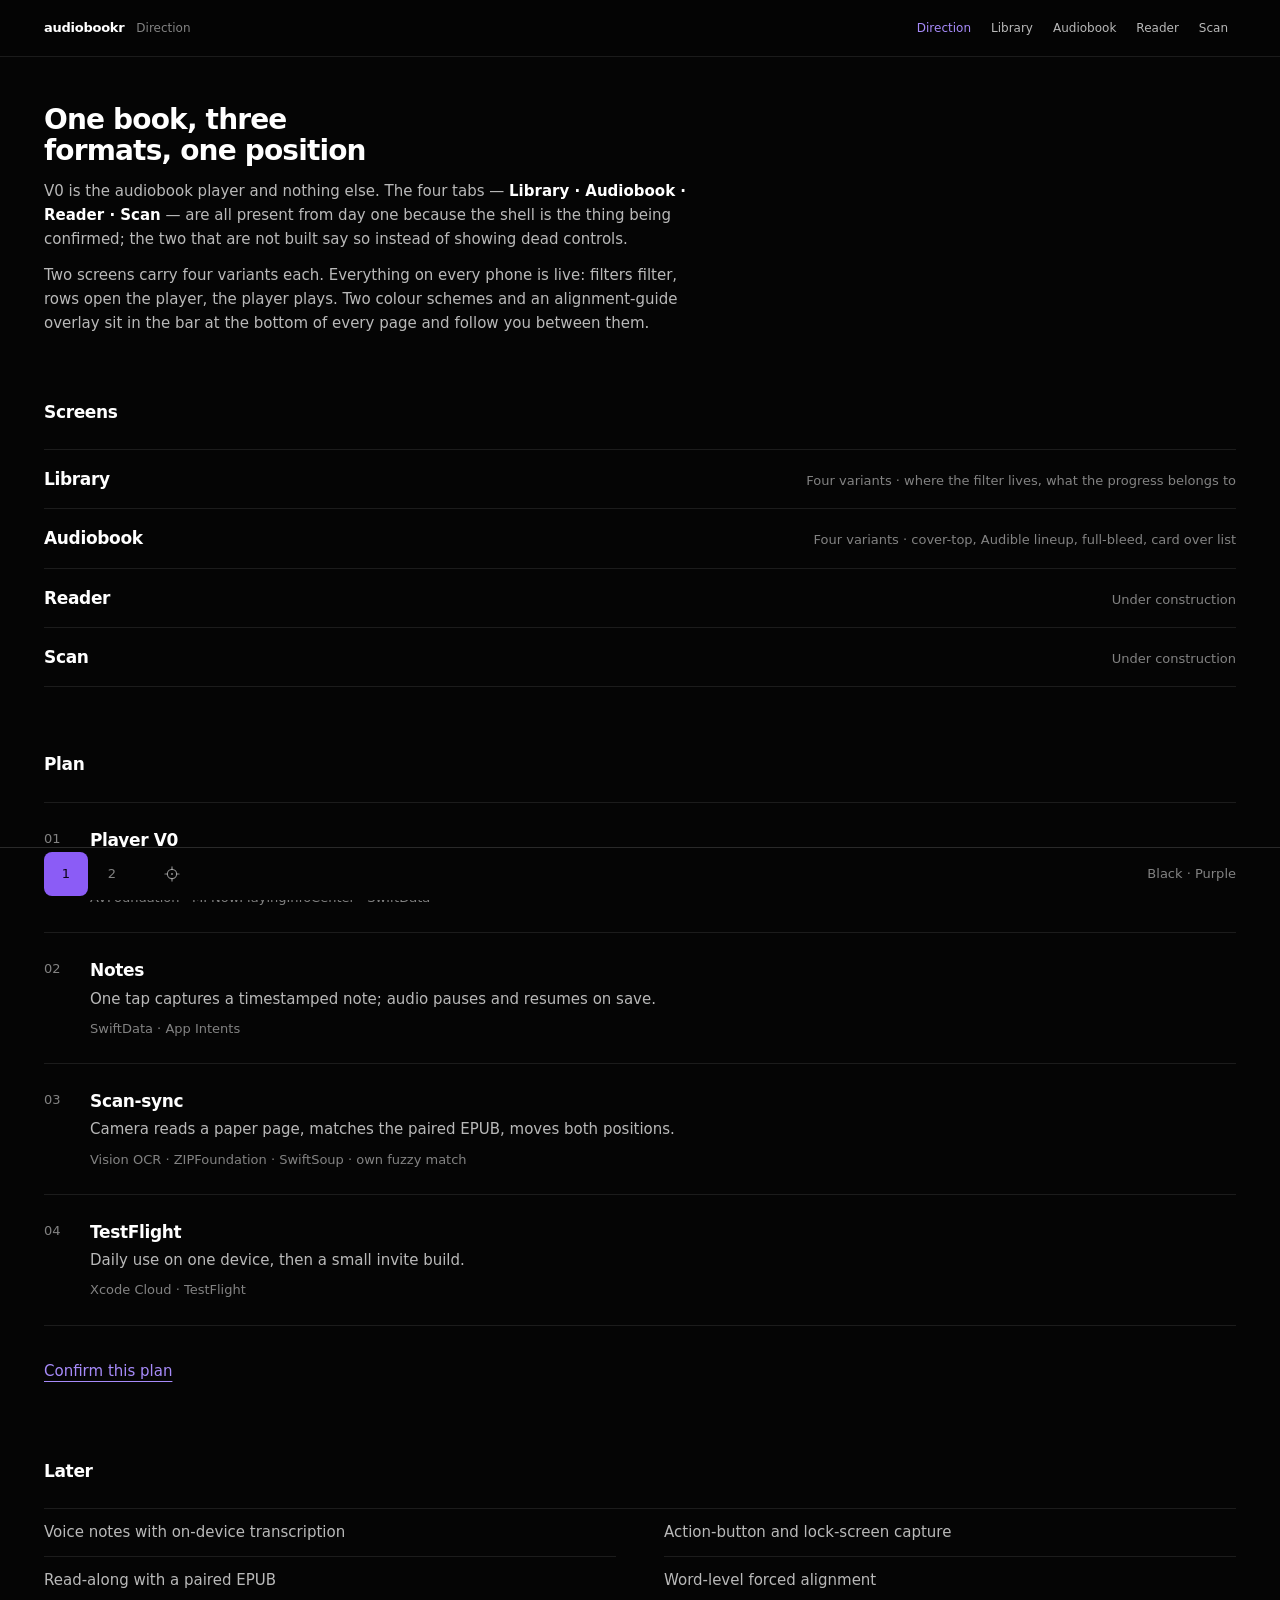
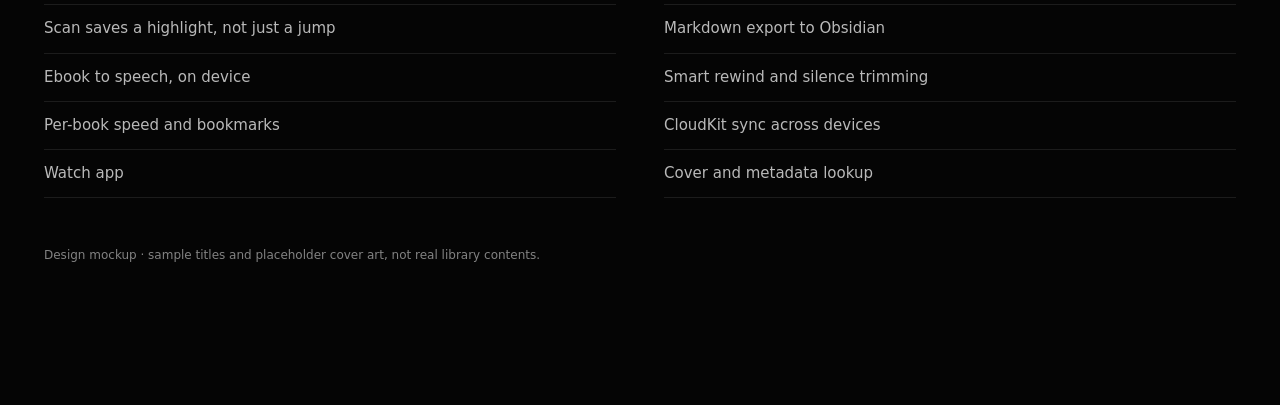
==== mockups/index.html @ 8db45807 "Add Impeccable frontend design skill - Add design guidance, references, scripts, and agent configura" ====
<!DOCTYPE html>
<html lang="en" data-scheme="1" data-guides="0">
<head>
<meta charset="utf-8">
<meta name="viewport" content="width=device-width, initial-scale=1, viewport-fit=cover">
<meta name="theme-color" content="#050505">
<title>Audiobookr — Direction</title>
<link rel="stylesheet" href="kit.css">
</head>
<body>
<header class="pg-head"></header>

<div class="pg-intro">
  <h1>One book, three formats, one position</h1>
  <p>
    V0 is the audiobook player and nothing else. The four tabs —
    <strong>Library · Audiobook · Reader · Scan</strong> — are all present from day one because the
    shell is the thing being confirmed; the two that are not built say so instead of showing dead
    controls.
  </p>
  <p>
    Two screens carry four variants each. Everything on every phone is live: filters filter, rows
    open the player, the player plays. Two colour schemes and an alignment-guide overlay sit in the
    bar at the bottom of every page and follow you between them.
  </p>
</div>

<div class="pg-sect">
  <h2 class="pg-h">Screens</h2>
  <nav class="linklist">
    <a href="library.html"><b>Library</b><span>Four variants · where the filter lives, what the progress belongs to</span></a>
    <a href="audiobook.html"><b>Audiobook</b><span>Four variants · cover-top, Audible lineup, full-bleed, card over list</span></a>
    <a href="reader.html"><b>Reader</b><span>Under construction</span></a>
    <a href="scan.html"><b>Scan</b><span>Under construction</span></a>
  </nav>
</div>

<div class="pg-sect">
  <h2 class="pg-h">Plan</h2>
  <ol class="plan">
    <li><span class="n">01</span><div>
      <h3>Player V0</h3>
      <p>M4B chapters, background audio, lock-screen controls, speed, sleep timer.</p>
      <p class="k">AVFoundation · MPNowPlayingInfoCenter · SwiftData</p>
    </div></li>
    <li><span class="n">02</span><div>
      <h3>Notes</h3>
      <p>One tap captures a timestamped note; audio pauses and resumes on save.</p>
      <p class="k">SwiftData · App Intents</p>
    </div></li>
    <li><span class="n">03</span><div>
      <h3>Scan-sync</h3>
      <p>Camera reads a paper page, matches the paired EPUB, moves both positions.</p>
      <p class="k">Vision OCR · ZIPFoundation · SwiftSoup · own fuzzy match</p>
    </div></li>
    <li><span class="n">04</span><div>
      <h3>TestFlight</h3>
      <p>Daily use on one device, then a small invite build.</p>
      <p class="k">Xcode Cloud · TestFlight</p>
    </div></li>
  </ol>
  <p style="margin-top:24px"><button class="quiet-act" type="button" id="confirm" aria-pressed="false"><span>Confirm this plan</span></button></p>
</div>

<div class="pg-sect">
  <h2 class="pg-h">Later</h2>
  <ul class="later">
    <li>Voice notes with on-device transcription</li>
    <li>Action-button and lock-screen capture</li>
    <li>Read-along with a paired EPUB</li>
    <li>Word-level forced alignment</li>
    <li>Scan saves a highlight, not just a jump</li>
    <li>Markdown export to Obsidian</li>
    <li>Ebook to speech, on device</li>
    <li>Smart rewind and silence trimming</li>
    <li>Per-book speed and bookmarks</li>
    <li>CloudKit sync across devices</li>
    <li>Watch app</li>
    <li>Cover and metadata lookup</li>
  </ul>
</div>

<p class="colophon">Design mockup · sample titles and placeholder cover art, not real library contents.</p>

<script src="app.js"></script>
<script>
AB.chrome('index.html', 'Direction');
(function () {
  var btn = document.getElementById('confirm');
  btn.addEventListener('click', function () {
    if (btn.getAttribute('aria-pressed') === 'true') return;
    btn.setAttribute('aria-pressed', 'true');
    btn.innerHTML = AB.IC.check + '<span>Plan confirmed</span>';
  });
})();
</script>
</body>
</html>
---- mockups/kit.css ----
/* ═══════════════════════════════════════════════════════════════════════════
   AUDIOBOOKR · shared kit for the design-exploration set
   ---------------------------------------------------------------------------
   THREE RULES THIS SET IS BUILT ON

   1. ONE INSET. Everything inside a phone starts at --ins and ends at --ins.
      A row, a cover, a scrubber, a tab bar: same two vertical rails. Turn the
      guides on and any element that misses them is a bug, not a style.

   2. NOTHING IS BOXED. No badges, no pills, no caption labels. Metadata is
      plain text at the quiet ink level. Emphasis comes from weight and colour,
      never from a container.

   3. COLOUR IS ONE VARIABLE. Two numbered schemes resolve through the same
      variable set; nothing below hard-codes a colour except the guide red,
      which is a development overlay and never ships.
   ═══════════════════════════════════════════════════════════════════════════ */

/* ---- 1 · BLACK · PURPLE (default) ---------------------------------------- */
html[data-scheme="1"]{
  --bg:#050505; --raise:#0d0d0d; --raise-2:#161418;
  --ink:#ffffff; --ink-2:rgba(255,255,255,.72); --ink-3:rgba(255,255,255,.50);
  --line:rgba(255,255,255,.15); --line-2:rgba(255,255,255,.09);
  --accent:#8b5cf6; --on-accent:#0c0518; --accent-ink:#a78bfa;
  --cov-1:#1c1730; --cov-2:#241f2c; --cov-3:#14131b; --cov-4:#2a2438; --cov-5:#1e1b23;
  --scheme-name:"Black · Purple";
}
/* ---- 2 · BLACK · NEON GREEN ---------------------------------------------- */
html[data-scheme="2"]{
  --bg:#050505; --raise:#0d0d0d; --raise-2:#151515;
  --ink:#ffffff; --ink-2:rgba(255,255,255,.72); --ink-3:rgba(255,255,255,.50);
  --line:rgba(255,255,255,.15); --line-2:rgba(255,255,255,.09);
  --accent:#2bff3e; --on-accent:#031306; --accent-ink:#2bff3e;
  --cov-1:#151a15; --cov-2:#1d1f1c; --cov-3:#121412; --cov-4:#232522; --cov-5:#1a1c19;
  --scheme-name:"Black · Neon";
}

:root{
  /* spacing scale */
  --s1:4px; --s2:8px; --s3:12px; --s4:16px; --s5:24px;
  --s6:32px; --s7:48px; --s8:64px;
  /* type scale */
  --t-xs:12px; --t-sm:13px; --t-md:15px; --t-lg:17px; --t-xl:21px; --t-2xl:28px;

  --ui:-apple-system,BlinkMacSystemFont,'SF Pro Text',system-ui,'Helvetica Neue',sans-serif;
  --gut:clamp(16px,4vw,44px);
  --bar:52px;

  /* ---- the rails ---- */
  --ins:20px;          /* the one horizontal inset inside every phone   */
  --cov:64px;          /* THE cover column — one width for every row    */
  --cov-row:var(--cov); --cov-now:var(--cov); --cov-card:var(--cov);
  --tab-h:50px;        /* tab bar                                       */
  --home-h:12px;       /* home indicator strip                          */

  --guide:rgba(255,64,64,.62);
  --guide-2:rgba(255,64,64,.34);
}

*,*::before,*::after{box-sizing:border-box;}

html{
  background:var(--bg);
  -webkit-text-size-adjust:100%;
  scrollbar-color:var(--line) var(--bg);
  transition:background 180ms linear;
}
::selection{background:var(--accent);color:var(--on-accent);}
::-webkit-scrollbar{width:10px;height:10px;}
::-webkit-scrollbar-track{background:var(--bg);}
::-webkit-scrollbar-thumb{background:var(--line);border-radius:6px;}

body{
  margin:0;
  font-family:var(--ui);
  font-size:var(--t-md);
  line-height:1.55;
  color:var(--ink);
  background:var(--bg);
  -webkit-font-smoothing:antialiased;
  overflow-x:hidden;
  padding-bottom:calc(var(--bar) + env(safe-area-inset-bottom) + var(--s5));
}

h1,h2,h3,p,ul,ol{margin:0;}
ul,ol{padding:0;list-style:none;}

:where(a,button,input):focus-visible{
  outline:2px solid var(--accent-ink);
  outline-offset:3px;
  border-radius:2px;
}

/* ═══ PAGE CHROME ═════════════════════════════════════════════════════════ */

.pg-head{
  position:sticky;top:0;z-index:60;
  display:flex;align-items:baseline;gap:var(--s3);flex-wrap:wrap;
  padding:var(--s3) var(--gut);
  background:rgba(5,5,5,.9);
  backdrop-filter:blur(18px);
  border-bottom:1px solid var(--line-2);
}
.pg-head__brand{font-size:var(--t-sm);font-weight:600;letter-spacing:-.02em;}
.pg-head__note{font-size:var(--t-xs);color:var(--ink-3);}
.pg-head__nav{display:flex;gap:var(--s1);flex-wrap:wrap;margin-left:auto;}
.pg-head__nav a{
  font-size:var(--t-xs);color:var(--ink-2);text-decoration:none;
  padding:6px 8px;border-radius:7px;min-height:32px;
  display:inline-flex;align-items:center;
  transition:color 160ms ease,background 160ms ease;
}
.pg-head__nav a:hover{color:var(--ink);background:var(--raise);}
.pg-head__nav a[aria-current="page"]{color:var(--accent-ink);}

.pg-intro{max-width:1400px;margin:0 auto;padding:var(--s7) var(--gut) 0;}
.pg-intro h1{font-size:var(--t-2xl);font-weight:600;letter-spacing:-.03em;line-height:1.1;text-wrap:balance;max-width:20ch;}
.pg-intro p{font-size:var(--t-md);line-height:1.6;color:var(--ink-2);max-width:68ch;margin-top:var(--s3);}
.pg-intro p strong{color:var(--ink);font-weight:600;}
.pg-intro code{font-size:var(--t-sm);color:var(--accent-ink);}

.pg-sect{max-width:1400px;margin:0 auto;padding:var(--s8) var(--gut) 0;}
.pg-sect:last-child{padding-bottom:var(--s8);}
/* one heading per section. A section either carries its argument as a
   sentence (.pg-sect__title) or names itself (.pg-h) — never both. */
.pg-h{font-size:var(--t-lg);font-weight:600;letter-spacing:-.02em;margin-bottom:var(--s3);}
.pg-sect__title{font-size:var(--t-xl);font-weight:600;letter-spacing:-.025em;line-height:1.2;text-wrap:balance;max-width:26ch;}
.pg-sect__lede{font-size:var(--t-md);line-height:1.6;color:var(--ink-2);max-width:70ch;margin-top:var(--s3);}
.pg-sect__lede b{color:var(--ink);font-weight:600;}
.pg-sect__lede + .pg-sect__lede{margin-top:var(--s3);}

/* the variant row — stacks on a phone, sits in a row on a desk */
.pg-row{display:flex;flex-wrap:wrap;gap:var(--s7) var(--s6);margin-top:var(--s5);align-items:flex-start;}
.pg-var{flex:1 1 380px;min-width:0;max-width:430px;display:flex;flex-direction:column;gap:var(--s3);}
.pg-var__head{display:flex;align-items:baseline;gap:var(--s2);}
.pg-var__key{font-size:var(--t-sm);font-weight:600;color:var(--accent-ink);font-variant-numeric:tabular-nums;}
.pg-var__name{font-size:var(--t-md);font-weight:600;letter-spacing:-.015em;}
.pg-var__why{font-size:var(--t-sm);line-height:1.6;color:var(--ink-2);}
.pg-var__why b{color:var(--ink);font-weight:600;}

/* ═══ THE PHONE ═══════════════════════════════════════════════════════════ */

/* the frame's height comes from its aspect ratio alone: the screen is
   absolutely placed inside it, so nothing the app renders can stretch it and
   every internal flex column gets a definite height to scroll inside. */
.phone{
  position:relative;width:100%;aspect-ratio:390/800;
  border:1px solid var(--line);border-radius:38px;
  background:var(--raise);
  transition:background 180ms linear,border-color 180ms linear;
}
.ios{
  position:absolute;inset:6px;border-radius:32px;
  background:var(--bg);overflow:hidden;
  color:var(--ink);display:flex;flex-direction:column;
  font-size:15px;line-height:1.35;
  -webkit-user-select:none;user-select:none;
  transition:background 180ms linear;
}
.ios button{font:inherit;color:inherit;background:none;border:0;padding:0;cursor:pointer;text-align:left;}
.ios [hidden]{display:none!important;}

.notch{position:absolute;top:8px;left:50%;transform:translateX(-50%);
  width:96px;height:22px;border-radius:13px;background:var(--raise-2);z-index:3;}
.stat{position:absolute;top:13px;left:var(--ins);right:var(--ins);z-index:3;
  display:flex;align-items:center;justify-content:space-between;}
.stat b{font-size:13px;font-weight:600;font-variant-numeric:tabular-nums;letter-spacing:-.01em;}
.stat i{display:block;width:15px;height:15px;color:var(--ink-2);}
.stat span{display:flex;align-items:center;gap:5px;}
.stat svg{width:15px;height:15px;display:block;}

.screen{
  flex:1;min-height:0;display:flex;flex-direction:column;
  padding:46px var(--ins) 0;overflow:hidden;
}
.screen--bleed{padding-inline:0;}

.scroll{flex:1;min-height:0;overflow-y:auto;overscroll-behavior:contain;-webkit-overflow-scrolling:touch;}
.scroll::-webkit-scrollbar{width:0;}

.tabbar{
  flex:none;display:flex;align-items:stretch;
  height:var(--tab-h);margin-inline:var(--ins);
  border-top:1px solid var(--line-2);
}
.tabbar button{
  flex:1 1 0;min-width:0;display:flex;align-items:center;justify-content:center;
  color:var(--ink-3);transition:color 160ms ease;
}
.tabbar button:hover{color:var(--ink-2);}
.tabbar button[aria-current="true"]{color:var(--accent-ink);}
.tabbar svg{width:23px;height:23px;display:block;}
.homebar{flex:none;height:var(--home-h);display:flex;align-items:center;justify-content:center;}
.homebar i{display:block;width:112px;height:4px;border-radius:2px;background:var(--line);}

/* ═══ IN-PHONE PARTS ══════════════════════════════════════════════════════ */

.h1{font-size:30px;font-weight:700;letter-spacing:-.035em;line-height:1.06;flex:none;}
.titlerow{display:flex;align-items:center;justify-content:space-between;gap:var(--s3);flex:none;}

.search{
  margin-top:12px;flex:none;height:36px;border-radius:9px;
  background:var(--raise-2);display:flex;align-items:center;gap:7px;padding-inline:9px;
  transition:background 180ms linear;
}
.search svg{width:15px;height:15px;color:var(--ink-3);flex:none;}
.search input{
  font:inherit;font-size:14px;color:var(--ink);background:none;border:0;outline:none;
  min-width:0;flex:1;padding:0;-webkit-user-select:text;user-select:text;
  caret-color:var(--accent-ink);
}
.search input::placeholder{color:var(--ink-3);}

.sect{
  font-size:11px;font-weight:600;letter-spacing:.1em;text-transform:uppercase;
  color:var(--ink-3);margin-top:20px;flex:none;
}

/* quiet filter words — no pill, no box: weight and colour carry the state */
.filters{display:flex;flex-wrap:wrap;gap:0 14px;flex:none;margin-top:10px;}
.filters button{
  font-size:13px;color:var(--ink-3);padding-block:7px;
  transition:color 160ms ease;
}
.filters button:hover{color:var(--ink-2);}
.filters button[aria-pressed="true"]{color:var(--ink);font-weight:600;}

/* segmented: a word row with a moving underline, not a capsule */
.seg{display:flex;flex:none;margin-top:12px;border-bottom:1px solid var(--line-2);}
.seg button{
  flex:1 1 auto;min-width:0;text-align:center;font-size:12px;color:var(--ink-3);
  padding-block:9px;position:relative;
  white-space:nowrap;overflow:hidden;text-overflow:ellipsis;
  transition:color 160ms ease;
}
.seg button::after{
  content:"";position:absolute;left:0;right:0;bottom:-1px;height:1.5px;
  background:var(--accent-ink);opacity:0;transition:opacity 160ms ease;
}
.seg button[aria-pressed="true"]{color:var(--ink);font-weight:600;}
.seg button[aria-pressed="true"]::after{opacity:1;}

/* header dropdown: a value plus a caret, nothing drawn around it */
.drop{display:inline-flex;align-items:center;gap:5px;font-size:14px;color:var(--ink-2);
  min-height:34px;transition:color 160ms ease;}
.drop:hover{color:var(--ink);}
.drop svg{width:12px;height:12px;display:block;}
.drop[aria-expanded="true"]{color:var(--ink);}
.menu{flex:none;margin-top:6px;border-top:1px solid var(--line-2);}
.menu button{
  display:flex;align-items:center;justify-content:space-between;width:100%;
  font-size:14px;color:var(--ink-2);min-height:40px;
  border-bottom:1px solid var(--line-2);
  transition:color 160ms ease;
}
.menu button:hover{color:var(--ink);}
.menu button[aria-pressed="true"]{color:var(--ink);font-weight:600;}
.menu svg{width:14px;height:14px;flex:none;color:var(--accent-ink);}

/* ---- covers ---- */
.cover{position:relative;flex:none;aspect-ratio:1;border-radius:10px;overflow:hidden;
  background:var(--cov-1);border:1px solid var(--line-2);}
.cover.c1{background:var(--cov-1);} .cover.c2{background:var(--cov-2);}
.cover.c3{background:var(--cov-3);} .cover.c4{background:var(--cov-4);}
.cover.c5{background:var(--cov-5);}
.cover img{display:block;width:100%;height:100%;object-fit:cover;border-radius:inherit;}
/* B: the progress line rides inside the cover's own bottom edge */
.cover .inline-p{position:absolute;left:0;right:0;bottom:0;height:5px;
  box-sizing:border-box;border-top:1px solid var(--ink-3);background:rgba(0,0,0,.62);}
.cover .inline-p i{position:absolute;inset:0 auto 0 0;background:var(--accent);}

/* ---- resume row ---- */
.now{display:grid;grid-template-columns:var(--cov-now) minmax(0,1fr);
  column-gap:14px;row-gap:10px;width:100%;margin-top:10px;flex:none;padding:0;}
.now .cover{width:var(--cov-now);height:var(--cov-now);grid-row:1;}
.now-x{min-width:0;grid-row:1;display:flex;flex-direction:column;justify-content:center;}
.now-t{display:block;font-size:16px;font-weight:600;letter-spacing:-.015em;line-height:20px;
  white-space:nowrap;overflow:hidden;text-overflow:ellipsis;}
.now-a{display:block;font-size:12px;color:var(--ink-2);line-height:16px;
  white-space:nowrap;overflow:hidden;text-overflow:ellipsis;}
.now-m{display:flex;justify-content:space-between;gap:8px;font-size:11.5px;color:var(--ink-3);
  margin-top:6px;font-variant-numeric:tabular-nums;}
.now-p{display:block;grid-column:1/-1;grid-row:2;}
/* the resume row carries the same progress grammar as the list rows below it */
.now--a .now-p{grid-column:1;grid-row:2;}
.now--a .now-x{grid-row:1/3;align-self:center;}
.now-mid{display:block;margin:7px 0 0;}
.now--c .now-m{margin-top:5px;}

.line{display:block;height:2px;border-radius:1px;background:var(--line-2);position:relative;}
.line i{position:absolute;inset:0 auto 0 0;border-radius:1px;background:var(--accent-ink);}

/* ---- list rows: four progress attributions, one grid ---- */
.book{
  display:grid;grid-template-columns:var(--cov-row) minmax(0,1fr);
  column-gap:14px;row-gap:8px;width:100%;padding:11px 0 10px;
  transition:opacity 160ms ease;
}
.book .cover{width:var(--cov-row);height:var(--cov-row);grid-row:1;}
.book-x{min-width:0;grid-row:1;align-self:center;display:block;}
.book-t{display:block;font-size:14px;font-weight:600;letter-spacing:-.01em;line-height:18px;
  white-space:nowrap;overflow:hidden;text-overflow:ellipsis;}
.book-a{display:block;font-size:12px;color:var(--ink-2);line-height:16px;
  white-space:nowrap;overflow:hidden;text-overflow:ellipsis;}
.book-f{display:block;font-size:11.5px;color:var(--ink-3);line-height:16px;
  font-variant-numeric:tabular-nums;white-space:nowrap;overflow:hidden;text-overflow:ellipsis;}
/* A — under the cover only, so the line can belong to nothing else */
.book--a{grid-template-rows:auto auto;}
.book--a .book-p{grid-column:1;grid-row:2;}
.book--a .book-x{grid-row:1/3;align-self:center;}
/* C — a short line inside the text column, between the title block and the meta */
.book--c .book-p{margin:6px 0 5px;}
.book[data-state="new"]{opacity:.66;}
.book[data-state="done"] .line i{opacity:.5;}

/* ═══ THE PLAYER ══════════════════════════════════════════════════════════ */

.pl-top{display:flex;align-items:center;justify-content:space-between;flex:none;color:var(--ink-2);height:32px;}
.pl-top button{display:flex;align-items:center;justify-content:center;width:36px;height:32px;
  margin-inline:-9px;transition:color 160ms ease;}
.pl-top button:hover{color:var(--ink);}
.pl-top svg{width:20px;height:20px;display:block;}
.pl-top .pl-top__c{font-size:11px;letter-spacing:.1em;text-transform:uppercase;color:var(--ink-3);
  min-width:0;overflow:hidden;text-overflow:ellipsis;white-space:nowrap;}

/* the big cover spans inset to inset, so its edges are the rails */
.pl-cover{width:100%;border-radius:12px;}
.pl-cover--bleed{border-radius:0;border-inline:0;}

.pl-id{flex:none;}
.pl-t{font-size:21px;font-weight:700;letter-spacing:-.03em;line-height:1.15;
  display:-webkit-box;-webkit-line-clamp:2;-webkit-box-orient:vertical;overflow:hidden;}
.pl-a{font-size:13px;color:var(--ink-2);margin-top:3px;
  white-space:nowrap;overflow:hidden;text-overflow:ellipsis;}
.pl-t--sm{font-size:16px;font-weight:600;letter-spacing:-.02em;}

.pl-chap{display:flex;align-items:center;gap:8px;width:100%;flex:none;padding-block:6px;min-height:34px;}
.pl-chap svg{width:15px;height:15px;color:var(--ink-3);flex:none;display:block;}
.pl-chap span{font-size:13px;font-weight:500;letter-spacing:-.01em;min-width:0;
  overflow:hidden;text-overflow:ellipsis;white-space:nowrap;}
.pl-chap--center{justify-content:center;}

.gap{display:block;min-height:0;flex:1 1 0;}
.gap--sm{flex:.6 1 0;}
.gap--lg{flex:1.6 1 0;}

.timeline{height:22px;position:relative;flex:none;display:flex;align-items:center;
  cursor:pointer;touch-action:none;}
.tl-track{position:absolute;left:0;right:0;top:10px;height:2px;border-radius:1px;background:var(--line-2);}
.tl-fill{position:absolute;left:0;top:10px;height:2px;border-radius:1px;background:var(--accent-ink);}
.tl-knob{position:absolute;top:11px;width:10px;height:10px;margin:-5px 0 0 -5px;border-radius:50%;
  background:var(--accent-ink);}
.times{display:grid;grid-template-columns:1fr auto 1fr;align-items:baseline;gap:8px;
  font-size:11px;color:var(--ink-3);margin-top:2px;font-variant-numeric:tabular-nums;}
.times span:nth-child(2){text-align:center;}
.times span:nth-child(3){text-align:right;}

.transport{display:flex;align-items:center;justify-content:space-between;flex:none;color:var(--ink-2);}
.transport button{flex:1 1 0;min-width:0;max-width:56px;height:48px;
  display:flex;align-items:center;justify-content:center;transition:color 160ms ease;}
.transport button:hover{color:var(--ink);}
.transport svg{width:25px;height:25px;display:block;}
.transport .skip svg{width:21px;height:21px;}
.transport .play{flex:0 0 64px;max-width:64px;width:64px;height:64px;border-radius:50%;
  background:var(--accent);color:var(--on-accent);
  transition:opacity 160ms ease,background 180ms linear;}
.transport .play:hover{opacity:.88;color:var(--on-accent);}
.transport .play svg{width:26px;height:26px;}
.transport--sm .play{flex:0 0 48px;max-width:48px;width:48px;height:48px;}
.transport--sm .play svg{width:20px;height:20px;}
.transport--sm button{height:40px;}
.transport--sm svg{width:21px;height:21px;}

.util{display:flex;align-items:flex-end;justify-content:space-between;flex:none;color:var(--ink-2);}
.util button{flex:1 1 0;min-width:0;max-width:72px;display:flex;flex-direction:column;
  align-items:center;gap:5px;padding-block:8px;min-height:44px;transition:color 160ms ease;}
.util button:first-child{align-items:flex-start;}
.util button:last-child{align-items:flex-end;}
.util button:hover{color:var(--ink);}
.util button[aria-expanded="true"]{color:var(--accent-ink);}
.util svg{width:19px;height:19px;display:block;}
.util .u-v{font-size:14px;font-weight:600;letter-spacing:-.02em;color:var(--ink);
  height:19px;line-height:19px;font-variant-numeric:tabular-nums;}
.util .u-n{font-size:10.5px;color:var(--ink-3);line-height:1.2;}

/* inline sheets: they push the layout, they never float over it */
.inline{flex:none;border-top:1px solid var(--line-2);margin-top:10px;}
.inline__opts{display:flex;align-items:center;justify-content:space-between;gap:6px;padding-block:4px;}
.inline__opts button{font-size:14px;color:var(--ink-3);min-height:44px;padding-inline:2px;
  font-variant-numeric:tabular-nums;transition:color 160ms ease;}
.inline__opts button:hover{color:var(--ink-2);}
.inline__opts button[aria-pressed="true"]{color:var(--ink);font-weight:600;}

.chaps{max-height:190px;overflow-y:auto;overscroll-behavior:contain;}
.chaps::-webkit-scrollbar{width:0;}
.chaps button{display:flex;align-items:baseline;gap:10px;width:100%;min-height:40px;
  padding-block:9px;border-bottom:1px solid var(--line-2);font-size:13px;color:var(--ink-2);
  transition:color 160ms ease;}
.chaps button:hover{color:var(--ink);}
.chaps button[aria-current="true"]{color:var(--ink);font-weight:600;}
.chaps b{font-weight:inherit;min-width:0;flex:1;overflow:hidden;text-overflow:ellipsis;white-space:nowrap;}
.chaps i{font-style:normal;font-size:11.5px;color:var(--ink-3);font-variant-numeric:tabular-nums;flex:none;}

/* now-playing card (player D) */
.card{display:grid;grid-template-columns:var(--cov-card) minmax(0,1fr);column-gap:14px;row-gap:10px;flex:none;}
.card .cover{width:var(--cov-card);height:var(--cov-card);grid-row:1;}
.card__x{min-width:0;grid-row:1;display:flex;flex-direction:column;justify-content:center;}
.card__p{grid-column:1/-1;grid-row:2;}

/* under construction */
.uc{flex:1;display:flex;align-items:center;justify-content:center;padding-bottom:60px;}
.uc p{font-size:15px;color:var(--ink-3);text-align:center;max-width:24ch;line-height:1.5;}

/* ═══ GUIDES OVERLAY (development only) ═══════════════════════════════════ */
.guides{position:absolute;inset:0;z-index:8;pointer-events:none;display:none;}
html[data-guides="1"] .guides{display:block;}
.guides i.v{position:absolute;top:0;bottom:0;width:1px;background:var(--guide);}
.guides i.v.c{background:var(--guide-2);}
.guides i.h{position:absolute;left:0;right:0;height:1px;background:var(--guide);}

/* ═══ SCHEME + GUIDES BAR ═════════════════════════════════════════════════ */
.schemebar{
  position:fixed;left:0;right:0;bottom:0;z-index:80;
  background:var(--bg);border-top:1px solid var(--line);
  padding-bottom:env(safe-area-inset-bottom);
  transition:background 180ms linear,border-color 180ms linear;
}
.schemebar .inner{
  height:var(--bar);max-width:1400px;margin:0 auto;padding-inline:var(--gut);
  display:flex;align-items:center;gap:var(--s2);
}
.schemebar button{
  font:inherit;font-size:var(--t-sm);font-weight:500;font-variant-numeric:tabular-nums;
  min-width:44px;height:44px;padding:0;border:0;background:none;color:var(--ink-3);
  cursor:pointer;border-radius:8px;transition:color 160ms ease,background 160ms ease;
}
.schemebar button:hover{color:var(--ink);}
.schemebar .nums{display:flex;gap:2px;flex:none;}
.schemebar .nums button[aria-pressed="true"]{background:var(--accent);color:var(--on-accent);}
.schemebar .guidebtn{margin-left:var(--s2);flex:none;
  display:inline-flex;align-items:center;justify-content:center;}
.schemebar .guidebtn svg{width:18px;height:18px;display:block;}
.schemebar .guidebtn[aria-pressed="true"]{color:var(--guide);}
.schemebar .name{margin-left:auto;min-width:0;font-size:var(--t-sm);color:var(--ink-3);
  white-space:nowrap;overflow:hidden;text-overflow:ellipsis;}

/* ═══ INDEX PAGE PARTS ════════════════════════════════════════════════════ */
.linklist{border-top:1px solid var(--line-2);margin-top:var(--s5);}
.linklist a{
  display:flex;align-items:baseline;justify-content:space-between;gap:var(--s4);
  padding-block:var(--s4);border-bottom:1px solid var(--line-2);
  text-decoration:none;color:var(--ink);transition:color 160ms ease;
}
.linklist a:hover{color:var(--accent-ink);}
.linklist b{font-size:var(--t-lg);font-weight:600;letter-spacing:-.02em;}
.linklist span{font-size:var(--t-sm);color:var(--ink-3);text-align:right;}

.plan{border-top:1px solid var(--line-2);margin-top:var(--s5);}
.plan li{display:grid;grid-template-columns:34px minmax(0,1fr);gap:var(--s3);
  padding-block:var(--s5);border-bottom:1px solid var(--line-2);}
.plan .n{font-size:var(--t-sm);font-variant-numeric:tabular-nums;color:var(--ink-3);padding-top:2px;}
.plan h3{font-size:var(--t-lg);font-weight:600;letter-spacing:-.02em;}
.plan p{font-size:var(--t-md);color:var(--ink-2);margin-top:var(--s1);}
.plan .k{font-size:var(--t-sm);color:var(--ink-3);margin-top:var(--s2);}

.later{display:grid;grid-template-columns:minmax(0,1fr);gap:0 var(--s7);
  border-top:1px solid var(--line-2);margin-top:var(--s5);}
@media (min-width:640px){ .later{grid-template-columns:repeat(2,minmax(0,1fr));} }
.later li{font-size:var(--t-md);color:var(--ink-2);padding-block:var(--s3);
  border-bottom:1px solid var(--line-2);}

.quiet-act{
  font:inherit;font-size:var(--t-md);font-weight:500;
  display:inline-flex;align-items:center;gap:var(--s2);min-height:44px;
  padding:0;border:0;background:none;color:var(--accent-ink);cursor:pointer;
  text-decoration:underline;text-underline-offset:5px;text-decoration-thickness:1px;
  transition:opacity 160ms ease;
}
.quiet-act:hover{opacity:.75;}
.quiet-act[aria-pressed="true"]{color:var(--ink-2);text-decoration:none;cursor:default;}
.quiet-act svg{width:17px;height:17px;}

.colophon{max-width:1400px;margin:0 auto;padding:var(--s7) var(--gut) var(--s8);
  font-size:var(--t-xs);color:var(--ink-3);}

/* ═══ TOUCH STATE ═════════════════════════════════════════════════════════
   One press treatment for every tappable thing inside a phone. Opacity is the
   base, because it survives reduced motion; the play key also takes a scale,
   which does not. */
.ios .book, .ios .now, .tabbar button, .transport button, .filters button,
.seg button, .util button, .chaps button, .menu button, .inline__opts button,
.pl-chap, .pl-top button, .drop{
  transition:opacity 120ms cubic-bezier(.22,.61,.36,1),color 160ms ease;
}
.ios .book:active, .ios .now:active, .tabbar button:active, .transport button:active,
.filters button:active, .seg button:active, .util button:active, .chaps button:active,
.menu button:active, .inline__opts button:active, .pl-chap:active,
.pl-top button:active, .drop:active{opacity:.7;}

@media (prefers-reduced-motion:no-preference){
  .transport .play{transition:opacity 120ms cubic-bezier(.22,.61,.36,1),
    transform 120ms cubic-bezier(.22,.61,.36,1),background 180ms linear;}
  .transport .play:active{transform:scale(.97);}
}

@media (prefers-reduced-motion:reduce){
  *,*::before,*::after{transition-duration:.01ms!important;animation-duration:.01ms!important;}
  html{scroll-behavior:auto;}
}

.empty{font-size:13px;color:var(--ink-3);padding-block:18px;}

/* the chapter list can either sit in a fixed inline block or take the room
   the cover was using — both are the same list, so it is the same grammar */
.inline--flex{flex:1 1 auto;min-height:0;display:flex;flex-direction:column;
  border-top:0;border-bottom:1px solid var(--line-2);margin:0 0 12px;}
.chaps--flex{max-height:none;flex:1;min-height:0;}

/* full-bleed player: the cover owns the frame edge, the panel keeps the inset */
.screen--bleed{padding:0;}
.pl-cover--bleed{width:100%;height:44%;aspect-ratio:auto;border-radius:0;border:0;flex:none;}
.pl-panel{flex:1;min-height:0;display:flex;flex-direction:column;padding:0 var(--ins);}
.pl-top--over{position:absolute;top:42px;left:var(--ins);right:var(--ins);z-index:4;color:var(--ink);}
/* opening the chapter list buys its room back from the bleed cover */
.pl-cover--short{height:30%;}
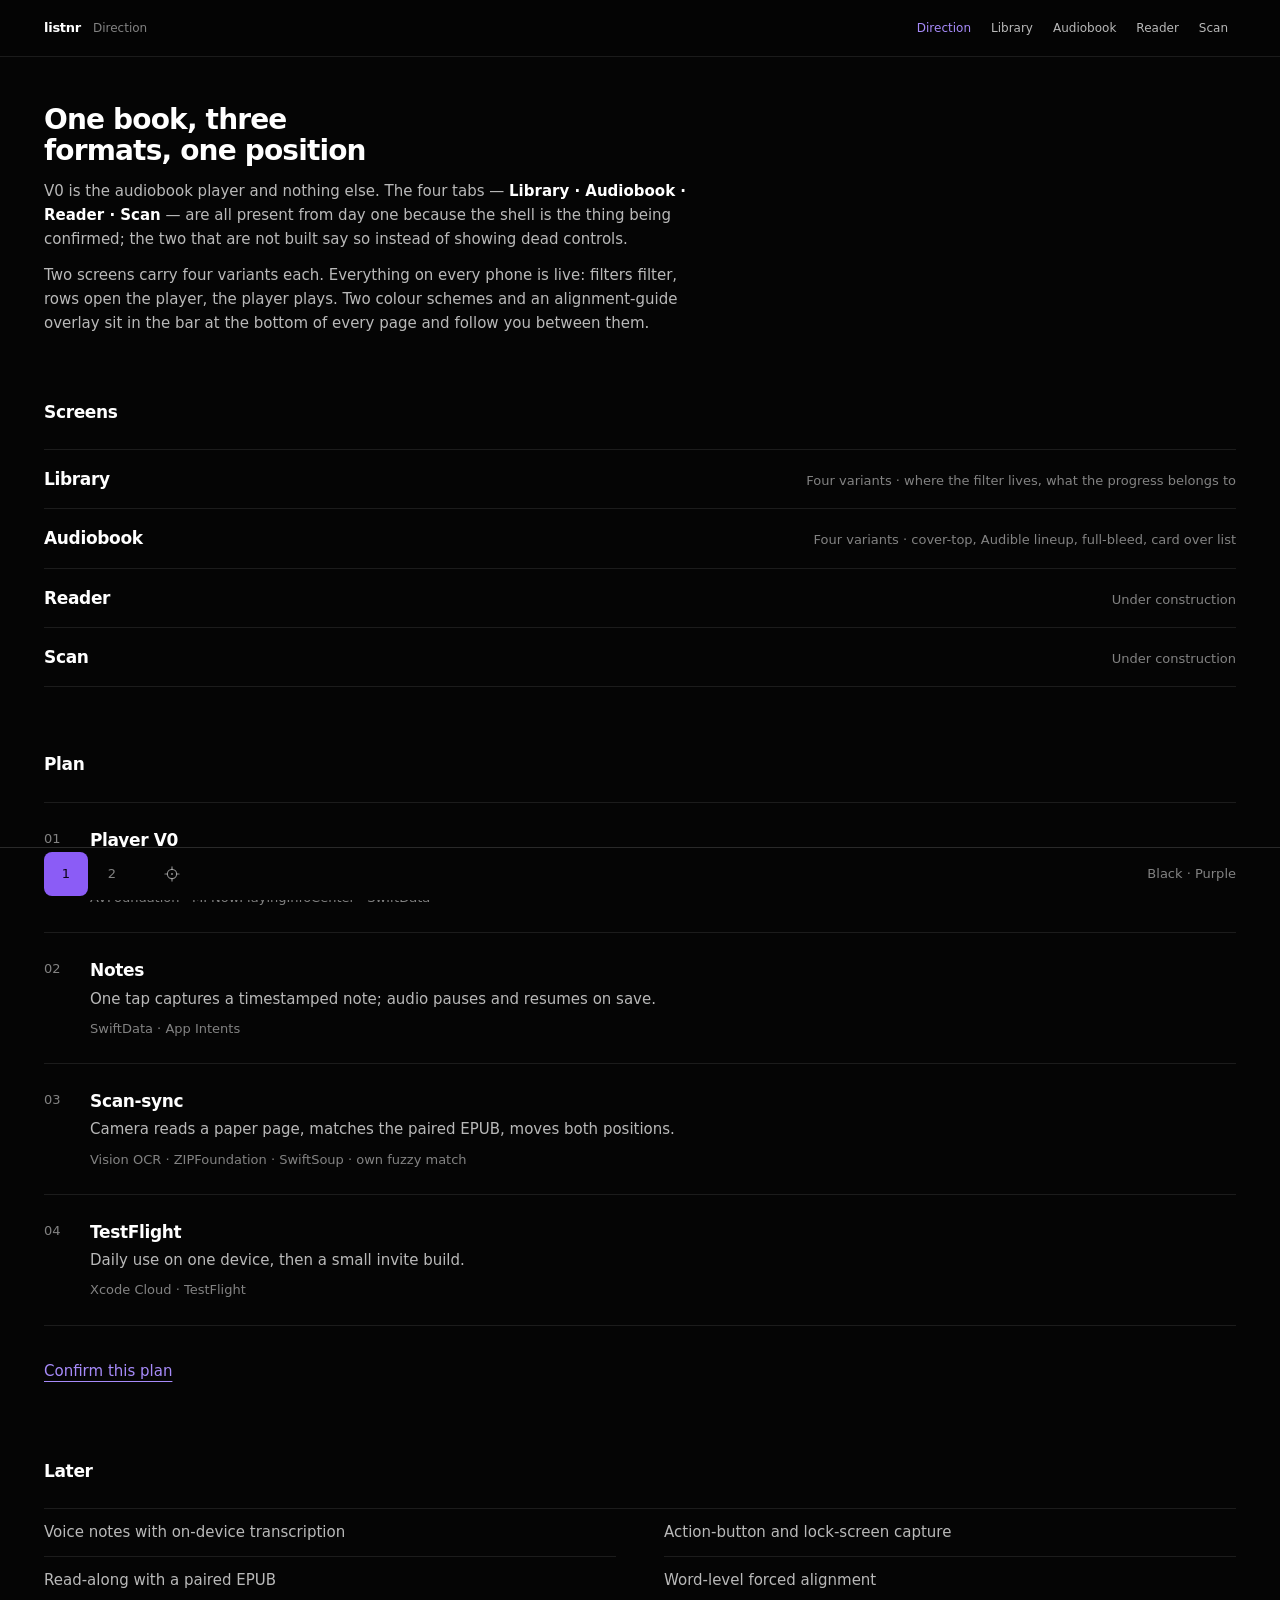
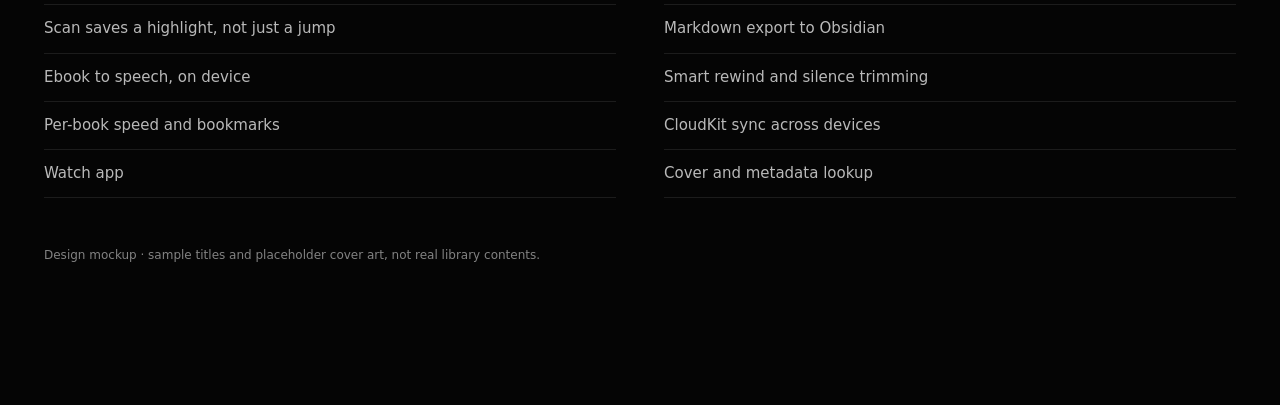
==== commit 346cbed1: "Rebrand to Listnr" ====
--- a/mockups/index.html
+++ b/mockups/index.html
@@ -4,7 +4,7 @@
 <meta charset="utf-8">
 <meta name="viewport" content="width=device-width, initial-scale=1, viewport-fit=cover">
 <meta name="theme-color" content="#050505">
-<title>Audiobookr — Direction</title>
+<title>Listnr — Direction</title>
 <link rel="stylesheet" href="kit.css">
 </head>
 <body>
--- a/mockups/kit.css
+++ b/mockups/kit.css
@@ -1,5 +1,5 @@
 /* ═══════════════════════════════════════════════════════════════════════════
-   AUDIOBOOKR · shared kit for the design-exploration set
+   LISTNR · shared kit for the design-exploration set
    ---------------------------------------------------------------------------
    THREE RULES THIS SET IS BUILT ON
 
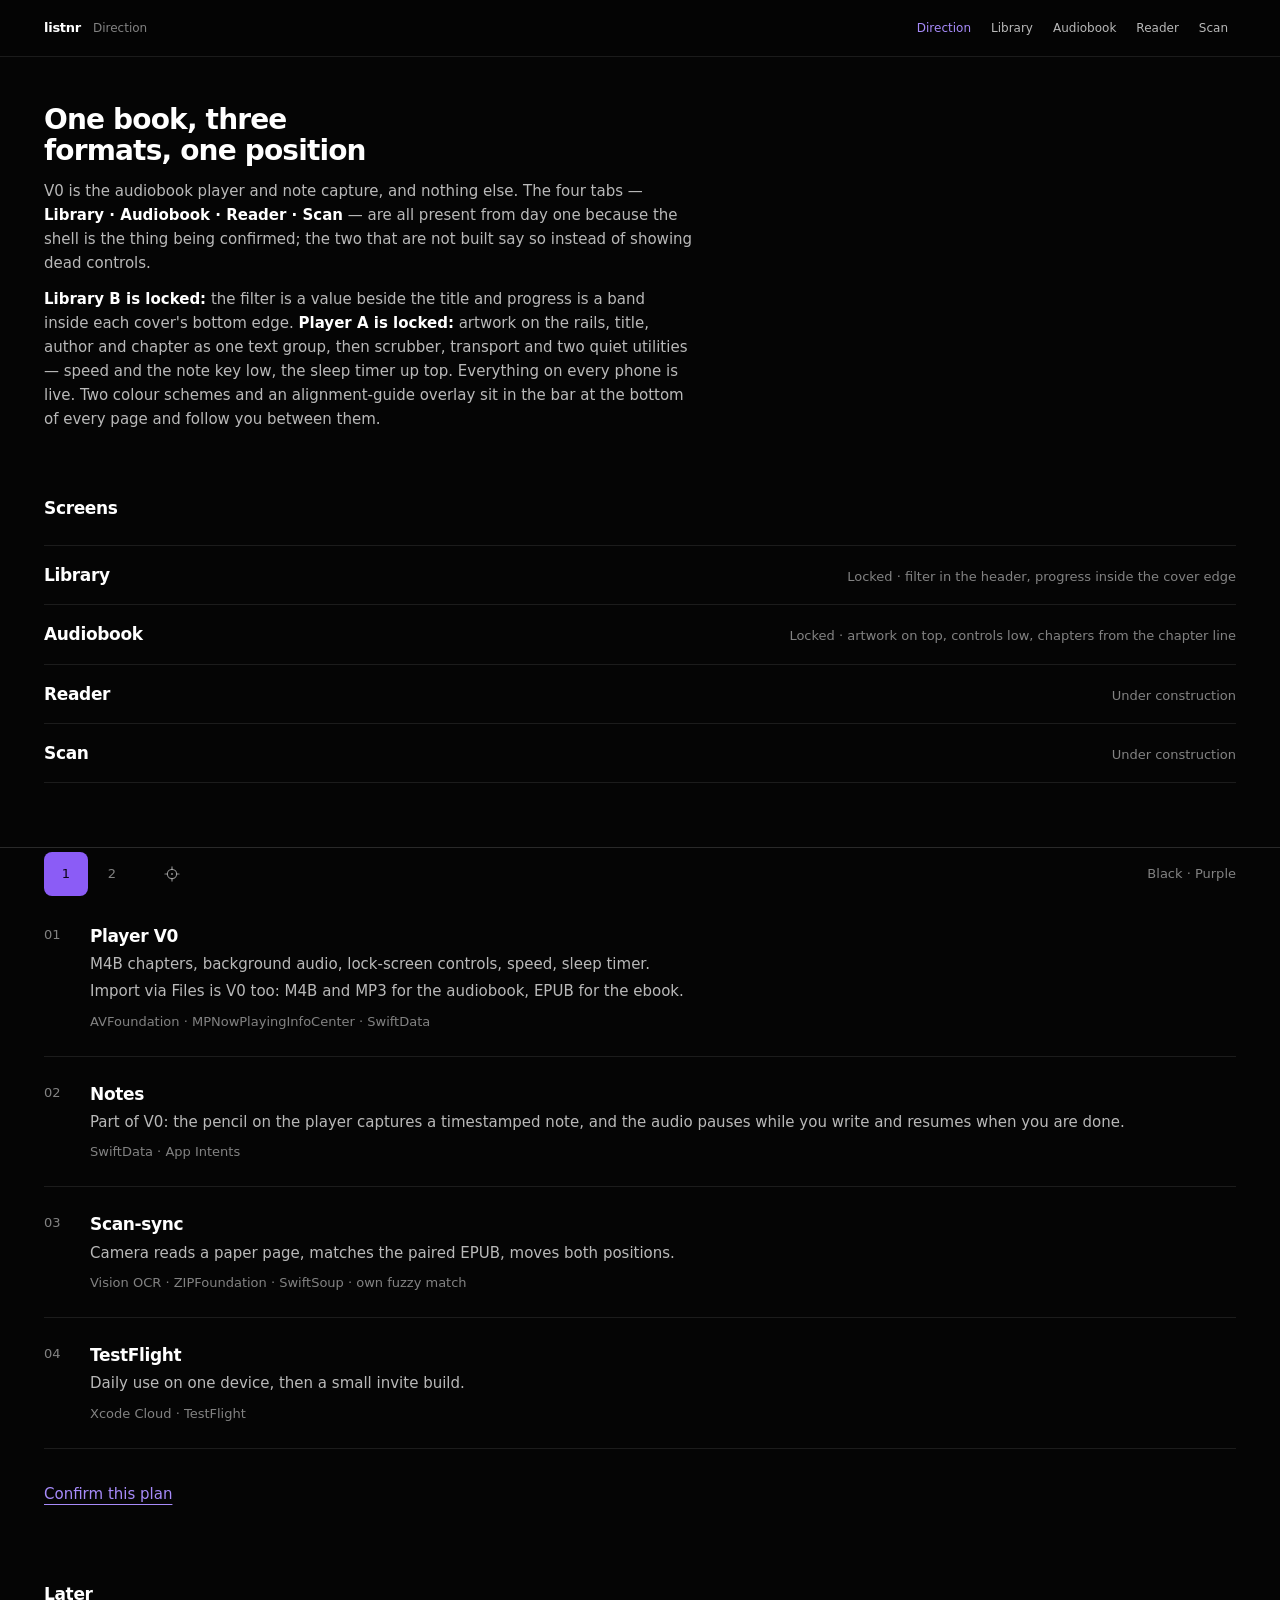
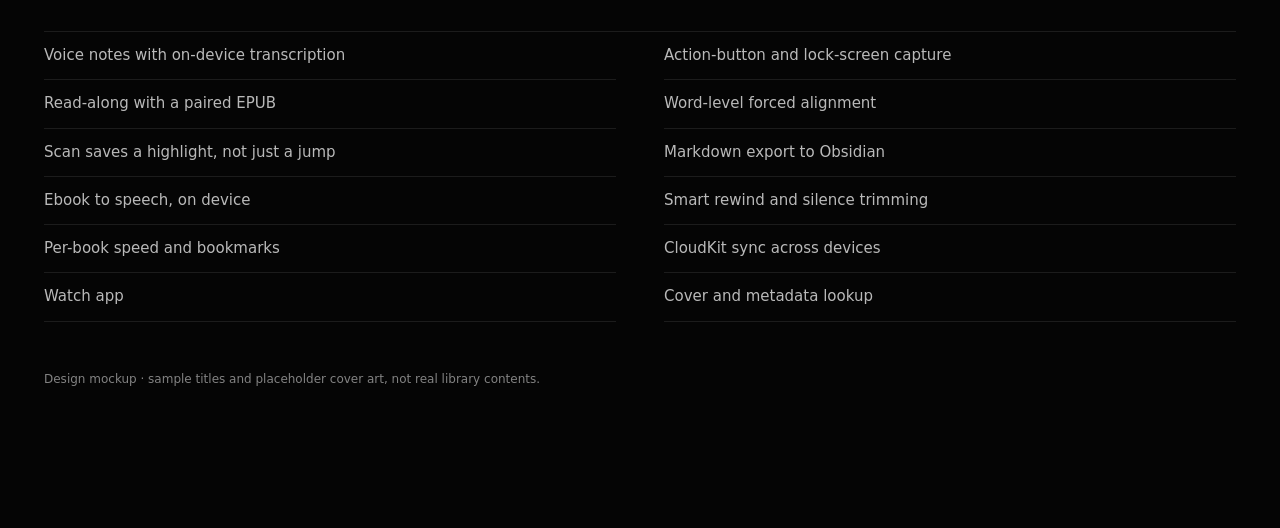
==== commit 14076079: "Mockups: Library B, decluttered Player A, notes sheet and folder import Locked decisions moved to pu" ====
--- a/mockups/index.html
+++ b/mockups/index.html
@@ -5,6 +5,7 @@
 <meta name="viewport" content="width=device-width, initial-scale=1, viewport-fit=cover">
 <meta name="theme-color" content="#050505">
 <title>Listnr — Direction</title>
+<link rel="icon" href="data:,">
 <link rel="stylesheet" href="kit.css">
 </head>
 <body>
@@ -13,14 +14,17 @@
 <div class="pg-intro">
   <h1>One book, three formats, one position</h1>
   <p>
-    V0 is the audiobook player and nothing else. The four tabs —
+    V0 is the audiobook player and note capture, and nothing else. The four tabs —
     <strong>Library · Audiobook · Reader · Scan</strong> — are all present from day one because the
     shell is the thing being confirmed; the two that are not built say so instead of showing dead
     controls.
   </p>
   <p>
-    Two screens carry four variants each. Everything on every phone is live: filters filter, rows
-    open the player, the player plays. Two colour schemes and an alignment-guide overlay sit in the
+    <strong>Library B is locked:</strong> the filter is a value beside the title and progress is a
+    band inside each cover's bottom edge. <strong>Player A is locked:</strong> artwork on the rails,
+    title, author and chapter as one text group, then scrubber, transport and two quiet utilities —
+    speed and the note key low, the sleep timer up top.
+    Everything on every phone is live. Two colour schemes and an alignment-guide overlay sit in the
     bar at the bottom of every page and follow you between them.
   </p>
 </div>
@@ -28,8 +32,8 @@
 <div class="pg-sect">
   <h2 class="pg-h">Screens</h2>
   <nav class="linklist">
-    <a href="library.html"><b>Library</b><span>Four variants · where the filter lives, what the progress belongs to</span></a>
-    <a href="audiobook.html"><b>Audiobook</b><span>Four variants · cover-top, Audible lineup, full-bleed, card over list</span></a>
+    <a href="library.html"><b>Library</b><span>Locked · filter in the header, progress inside the cover edge</span></a>
+    <a href="audiobook.html"><b>Audiobook</b><span>Locked · artwork on top, controls low, chapters from the chapter line</span></a>
     <a href="reader.html"><b>Reader</b><span>Under construction</span></a>
     <a href="scan.html"><b>Scan</b><span>Under construction</span></a>
   </nav>
@@ -41,11 +45,12 @@
     <li><span class="n">01</span><div>
       <h3>Player V0</h3>
       <p>M4B chapters, background audio, lock-screen controls, speed, sleep timer.</p>
+      <p>Import via Files is V0 too: M4B and MP3 for the audiobook, EPUB for the ebook.</p>
       <p class="k">AVFoundation · MPNowPlayingInfoCenter · SwiftData</p>
     </div></li>
     <li><span class="n">02</span><div>
       <h3>Notes</h3>
-      <p>One tap captures a timestamped note; audio pauses and resumes on save.</p>
+      <p>Part of V0: the pencil on the player captures a timestamped note, and the audio pauses while you write and resumes when you are done.</p>
       <p class="k">SwiftData · App Intents</p>
     </div></li>
     <li><span class="n">03</span><div>
--- a/mockups/kit.css
+++ b/mockups/kit.css
@@ -1,5 +1,5 @@
 /* ═══════════════════════════════════════════════════════════════════════════
-   LISTNR · shared kit for the design-exploration set
+   LISTNR · shared kit for the locked design
    ---------------------------------------------------------------------------
    THREE RULES THIS SET IS BUILT ON
 
@@ -36,7 +36,7 @@
 }
 
 :root{
-  /* spacing scale */
+  /* spacing scale — the player's rhythm is built from these and nothing else */
   --s1:4px; --s2:8px; --s3:12px; --s4:16px; --s5:24px;
   --s6:32px; --s7:48px; --s8:64px;
   /* type scale */
@@ -49,7 +49,6 @@
   /* ---- the rails ---- */
   --ins:20px;          /* the one horizontal inset inside every phone   */
   --cov:64px;          /* THE cover column — one width for every row    */
-  --cov-row:var(--cov); --cov-now:var(--cov); --cov-card:var(--cov);
   --tab-h:50px;        /* tab bar                                       */
   --home-h:12px;       /* home indicator strip                          */
 
@@ -121,22 +120,18 @@
 
 .pg-sect{max-width:1400px;margin:0 auto;padding:var(--s8) var(--gut) 0;}
 .pg-sect:last-child{padding-bottom:var(--s8);}
-/* one heading per section. A section either carries its argument as a
-   sentence (.pg-sect__title) or names itself (.pg-h) — never both. */
 .pg-h{font-size:var(--t-lg);font-weight:600;letter-spacing:-.02em;margin-bottom:var(--s3);}
-.pg-sect__title{font-size:var(--t-xl);font-weight:600;letter-spacing:-.025em;line-height:1.2;text-wrap:balance;max-width:26ch;}
-.pg-sect__lede{font-size:var(--t-md);line-height:1.6;color:var(--ink-2);max-width:70ch;margin-top:var(--s3);}
-.pg-sect__lede b{color:var(--ink);font-weight:600;}
-.pg-sect__lede + .pg-sect__lede{margin-top:var(--s3);}
-
-/* the variant row — stacks on a phone, sits in a row on a desk */
+
+/* the panel row — reader and scan still show a labelled phone */
 .pg-row{display:flex;flex-wrap:wrap;gap:var(--s7) var(--s6);margin-top:var(--s5);align-items:flex-start;}
 .pg-var{flex:1 1 380px;min-width:0;max-width:430px;display:flex;flex-direction:column;gap:var(--s3);}
 .pg-var__head{display:flex;align-items:baseline;gap:var(--s2);}
-.pg-var__key{font-size:var(--t-sm);font-weight:600;color:var(--accent-ink);font-variant-numeric:tabular-nums;}
 .pg-var__name{font-size:var(--t-md);font-weight:600;letter-spacing:-.015em;}
 .pg-var__why{font-size:var(--t-sm);line-height:1.6;color:var(--ink-2);}
 .pg-var__why b{color:var(--ink);font-weight:600;}
+
+/* the locked screens show one phone, centred, and nothing beside it */
+.pg-one{max-width:430px;margin:var(--s7) auto 0;}
 
 /* ═══ THE PHONE ═══════════════════════════════════════════════════════════ */
 
@@ -144,7 +139,7 @@
    absolutely placed inside it, so nothing the app renders can stretch it and
    every internal flex column gets a definite height to scroll inside. */
 .phone{
-  position:relative;width:100%;aspect-ratio:390/800;
+  position:relative;width:100%;max-width:390px;margin-inline:auto;aspect-ratio:390/844;
   border:1px solid var(--line);border-radius:38px;
   background:var(--raise);
   transition:background 180ms linear,border-color 180ms linear;
@@ -154,6 +149,7 @@
   background:var(--bg);overflow:hidden;
   color:var(--ink);display:flex;flex-direction:column;
   font-size:15px;line-height:1.35;
+  container-type:size;
   -webkit-user-select:none;user-select:none;
   transition:background 180ms linear;
 }
@@ -173,7 +169,6 @@
   flex:1;min-height:0;display:flex;flex-direction:column;
   padding:46px var(--ins) 0;overflow:hidden;
 }
-.screen--bleed{padding-inline:0;}
 
 .scroll{flex:1;min-height:0;overflow-y:auto;overscroll-behavior:contain;-webkit-overflow-scrolling:touch;}
 .scroll::-webkit-scrollbar{width:0;}
@@ -199,7 +194,7 @@
 .titlerow{display:flex;align-items:center;justify-content:space-between;gap:var(--s3);flex:none;}
 
 .search{
-  margin-top:12px;flex:none;height:36px;border-radius:9px;
+  margin-top:var(--s3);flex:none;height:36px;border-radius:9px;
   background:var(--raise-2);display:flex;align-items:center;gap:7px;padding-inline:9px;
   transition:background 180ms linear;
 }
@@ -213,32 +208,8 @@
 
 .sect{
   font-size:11px;font-weight:600;letter-spacing:.1em;text-transform:uppercase;
-  color:var(--ink-3);margin-top:20px;flex:none;
-}
-
-/* quiet filter words — no pill, no box: weight and colour carry the state */
-.filters{display:flex;flex-wrap:wrap;gap:0 14px;flex:none;margin-top:10px;}
-.filters button{
-  font-size:13px;color:var(--ink-3);padding-block:7px;
-  transition:color 160ms ease;
-}
-.filters button:hover{color:var(--ink-2);}
-.filters button[aria-pressed="true"]{color:var(--ink);font-weight:600;}
-
-/* segmented: a word row with a moving underline, not a capsule */
-.seg{display:flex;flex:none;margin-top:12px;border-bottom:1px solid var(--line-2);}
-.seg button{
-  flex:1 1 auto;min-width:0;text-align:center;font-size:12px;color:var(--ink-3);
-  padding-block:9px;position:relative;
-  white-space:nowrap;overflow:hidden;text-overflow:ellipsis;
-  transition:color 160ms ease;
-}
-.seg button::after{
-  content:"";position:absolute;left:0;right:0;bottom:-1px;height:1.5px;
-  background:var(--accent-ink);opacity:0;transition:opacity 160ms ease;
-}
-.seg button[aria-pressed="true"]{color:var(--ink);font-weight:600;}
-.seg button[aria-pressed="true"]::after{opacity:1;}
+  color:var(--ink-3);margin-top:var(--s5);margin-bottom:var(--s1);flex:none;
+}
 
 /* header dropdown: a value plus a caret, nothing drawn around it */
 .drop{display:inline-flex;align-items:center;gap:5px;font-size:14px;color:var(--ink-2);
@@ -246,7 +217,16 @@
 .drop:hover{color:var(--ink);}
 .drop svg{width:12px;height:12px;display:block;}
 .drop[aria-expanded="true"]{color:var(--ink);}
-.menu{flex:none;margin-top:6px;border-top:1px solid var(--line-2);}
+/* the filter value keeps its place; the one action ends on the right rail */
+.titlerow__acts{display:flex;align-items:center;gap:var(--s1);flex:none;}
+.ios .add{display:flex;align-items:center;justify-content:flex-end;
+  width:44px;height:44px;margin-block:-5px;padding-right:12px;margin-right:-12px;
+  color:var(--ink-2);transition:color 160ms ease;}
+.ios .add:hover{color:var(--ink);}
+.ios .add[aria-expanded="true"]{color:var(--accent-ink);}
+.add svg{width:20px;height:20px;display:block;}
+
+.menu{flex:none;margin-top:var(--s2);border-top:1px solid var(--line-2);}
 .menu button{
   display:flex;align-items:center;justify-content:space-between;width:100%;
   font-size:14px;color:var(--ink-2);min-height:40px;
@@ -264,85 +244,123 @@
 .cover.c3{background:var(--cov-3);} .cover.c4{background:var(--cov-4);}
 .cover.c5{background:var(--cov-5);}
 .cover img{display:block;width:100%;height:100%;object-fit:cover;border-radius:inherit;}
-/* B: the progress line rides inside the cover's own bottom edge */
+/* the progress line rides inside the cover's own bottom edge */
 .cover .inline-p{position:absolute;left:0;right:0;bottom:0;height:5px;
   box-sizing:border-box;border-top:1px solid var(--ink-3);background:rgba(0,0,0,.62);}
 .cover .inline-p i{position:absolute;inset:0 auto 0 0;background:var(--accent);}
 
 /* ---- resume row ---- */
-.now{display:grid;grid-template-columns:var(--cov-now) minmax(0,1fr);
-  column-gap:14px;row-gap:10px;width:100%;margin-top:10px;flex:none;padding:0;}
-.now .cover{width:var(--cov-now);height:var(--cov-now);grid-row:1;}
-.now-x{min-width:0;grid-row:1;display:flex;flex-direction:column;justify-content:center;}
+.ios .now{display:grid;grid-template-columns:var(--cov) minmax(0,1fr);
+  column-gap:14px;width:100%;flex:none;padding:var(--s3) 0;}
+.now .cover{width:var(--cov);height:var(--cov);}
+.now-x{min-width:0;display:flex;flex-direction:column;justify-content:center;}
 .now-t{display:block;font-size:16px;font-weight:600;letter-spacing:-.015em;line-height:20px;
   white-space:nowrap;overflow:hidden;text-overflow:ellipsis;}
 .now-a{display:block;font-size:12px;color:var(--ink-2);line-height:16px;
   white-space:nowrap;overflow:hidden;text-overflow:ellipsis;}
-.now-m{display:flex;justify-content:space-between;gap:8px;font-size:11.5px;color:var(--ink-3);
+.now-m{display:flex;justify-content:space-between;gap:var(--s2);font-size:11.5px;color:var(--ink-3);
   margin-top:6px;font-variant-numeric:tabular-nums;}
-.now-p{display:block;grid-column:1/-1;grid-row:2;}
-/* the resume row carries the same progress grammar as the list rows below it */
-.now--a .now-p{grid-column:1;grid-row:2;}
-.now--a .now-x{grid-row:1/3;align-self:center;}
-.now-mid{display:block;margin:7px 0 0;}
-.now--c .now-m{margin-top:5px;}
-
-.line{display:block;height:2px;border-radius:1px;background:var(--line-2);position:relative;}
-.line i{position:absolute;inset:0 auto 0 0;border-radius:1px;background:var(--accent-ink);}
-
-/* ---- list rows: four progress attributions, one grid ---- */
-.book{
-  display:grid;grid-template-columns:var(--cov-row) minmax(0,1fr);
-  column-gap:14px;row-gap:8px;width:100%;padding:11px 0 10px;
+
+/* ---- list rows ---- */
+/* `.ios button{padding:0}` is more specific than a bare class, so the row's
+   own breathing room has to be claimed at the same weight */
+.ios .book{
+  display:grid;grid-template-columns:var(--cov) minmax(0,1fr);
+  column-gap:14px;width:100%;padding:var(--s3) 0;
   transition:opacity 160ms ease;
 }
-.book .cover{width:var(--cov-row);height:var(--cov-row);grid-row:1;}
-.book-x{min-width:0;grid-row:1;align-self:center;display:block;}
+.book .cover{width:var(--cov);height:var(--cov);}
+.book-x{min-width:0;align-self:center;display:block;}
 .book-t{display:block;font-size:14px;font-weight:600;letter-spacing:-.01em;line-height:18px;
   white-space:nowrap;overflow:hidden;text-overflow:ellipsis;}
 .book-a{display:block;font-size:12px;color:var(--ink-2);line-height:16px;
   white-space:nowrap;overflow:hidden;text-overflow:ellipsis;}
-.book-f{display:block;font-size:11.5px;color:var(--ink-3);line-height:16px;
+.book-f{display:block;font-size:11.5px;color:var(--ink-3);line-height:16px;margin-top:var(--s1);
   font-variant-numeric:tabular-nums;white-space:nowrap;overflow:hidden;text-overflow:ellipsis;}
-/* A — under the cover only, so the line can belong to nothing else */
-.book--a{grid-template-rows:auto auto;}
-.book--a .book-p{grid-column:1;grid-row:2;}
-.book--a .book-x{grid-row:1/3;align-self:center;}
-/* C — a short line inside the text column, between the title block and the meta */
-.book--c .book-p{margin:6px 0 5px;}
 .book[data-state="new"]{opacity:.66;}
-.book[data-state="done"] .line i{opacity:.5;}
-
-/* ═══ THE PLAYER ══════════════════════════════════════════════════════════ */
-
-.pl-top{display:flex;align-items:center;justify-content:space-between;flex:none;color:var(--ink-2);height:32px;}
-.pl-top button{display:flex;align-items:center;justify-content:center;width:36px;height:32px;
-  margin-inline:-9px;transition:color 160ms ease;}
+
+.empty{font-size:13px;color:var(--ink-3);padding-block:18px;}
+
+/* ═══ THE PLAYER ══════════════════════════════════════════════════════════
+   Five groups down the screen, separated by the scale and nothing else:
+
+     pl-top        the way out, what this book is, and the sleep timer
+     --s5          ────────────────────────────────────
+     pl-cover      artwork, inset rail to inset rail
+     --s6          ────────────────────────────────────
+     pl-id         title / author / chapter, one tight text group
+     gap (≥ --s6)  the flexible air that pushes the controls low
+     timeline      scrubber, elapsed left and remaining right
+     --s5          ────────────────────────────────────
+     transport     prev · 15 · play · 30 · next
+     --s6          ────────────────────────────────────
+     util          1.0× and the note key, on the rails
+     --s5          ──────────────────────── to the tab bar
+   ═════════════════════════════════════════════════════════════════════════ */
+
+.screen--player{padding-bottom:var(--s5);}
+
+.pl-top{display:grid;grid-template-columns:1fr auto 1fr;align-items:center;
+  flex:none;color:var(--ink-2);height:32px;}
+.pl-top button{display:flex;align-items:center;height:44px;margin-block:-6px;
+  transition:color 160ms ease;}
 .pl-top button:hover{color:var(--ink);}
 .pl-top svg{width:20px;height:20px;display:block;}
-.pl-top .pl-top__c{font-size:11px;letter-spacing:.1em;text-transform:uppercase;color:var(--ink-3);
+/* the two keys sit on the rails: the tap target overhangs, the negative margin
+   gives it back, so the glyph edge lands on the inset itself. Scoped through
+   `.ios` because `.ios button{padding:0}` outranks a bare class. */
+.ios .pl-back{justify-self:start;justify-content:center;width:44px;margin-inline:-13px;}
+.ios .pl-sleep{justify-self:end;justify-content:flex-end;gap:6px;
+  min-width:44px;padding-right:12px;margin-right:-13px;}
+/* minutes left, and the note count: numbers, never badges — the same quiet ink
+   as any other metadata on the screen */
+.pl-sleep .n,.u-note .n{font-size:12px;line-height:1;color:var(--ink-3);
+  font-variant-numeric:tabular-nums;transition:color 160ms ease;}
+.pl-sleep:hover .n,.u-note:hover .n{color:var(--ink-2);}
+.pl-top .pl-top__c{justify-self:center;text-align:center;
+  font-size:11px;letter-spacing:.1em;text-transform:uppercase;color:var(--ink-3);
   min-width:0;overflow:hidden;text-overflow:ellipsis;white-space:nowrap;}
 
 /* the big cover spans inset to inset, so its edges are the rails */
-.pl-cover{width:100%;border-radius:12px;}
-.pl-cover--bleed{border-radius:0;border-inline:0;}
-
-.pl-id{flex:none;}
-.pl-t{font-size:21px;font-weight:700;letter-spacing:-.03em;line-height:1.15;
+.pl-cover{width:100%;border-radius:12px;margin-top:var(--s5);flex:0 1 auto;min-height:0;}
+/* the artwork is dimmed with a scrim so light covers never glare at night;
+   the identity text stays outside the image */
+.pl-cover .scrim{position:absolute;inset:0;border-radius:inherit;background:
+  linear-gradient(180deg, rgba(5,5,5,.20) 0%, rgba(5,5,5,.02) 34%, rgba(5,5,5,.42) 100%);}
+
+/* ---- chapter wheel: the iOS time-picker drum, in the cover's exact box ---- */
+.wheelbox{flex:0 1 auto;min-height:0;position:relative;width:100%;aspect-ratio:1;margin-top:var(--s5);
+  border-radius:12px;overflow:hidden;border:1px solid var(--line-2);background:var(--raise);}
+.wheel{height:100%;overflow-y:auto;overscroll-behavior:contain;scroll-snap-type:y mandatory;
+  -webkit-mask-image:linear-gradient(180deg,transparent 0,#000 30%,#000 70%,transparent 100%);
+          mask-image:linear-gradient(180deg,transparent 0,#000 30%,#000 70%,transparent 100%);}
+.wheel::before,.wheel::after{content:"";display:block;height:calc(50% - 18px);}
+.wheel button{display:flex;align-items:center;justify-content:center;width:100%;height:36px;
+  scroll-snap-align:center;font-size:16px;color:var(--ink-3);
+  padding-inline:var(--s4);white-space:nowrap;overflow:hidden;text-overflow:ellipsis;
+  transition:color 120ms ease;}
+.wheel button:hover{color:var(--ink-2);}
+.wheel button[aria-current="true"]{color:var(--ink);font-weight:600;}
+.wheel-sel{position:absolute;left:var(--s3);right:var(--s3);top:50%;height:36px;transform:translateY(-50%);
+  border-top:1px solid var(--line-2);border-bottom:1px solid var(--line-2);pointer-events:none;}
+
+/* ---- identity: title, author, chapter — one text group, tight inside ----- */
+.pl-id{flex:none;margin-top:var(--s6);}
+.pl-t{font-size:21px;font-weight:700;letter-spacing:-.03em;line-height:1.2;
   display:-webkit-box;-webkit-line-clamp:2;-webkit-box-orient:vertical;overflow:hidden;}
-.pl-a{font-size:13px;color:var(--ink-2);margin-top:3px;
-  white-space:nowrap;overflow:hidden;text-overflow:ellipsis;}
-.pl-t--sm{font-size:16px;font-weight:600;letter-spacing:-.02em;}
-
-.pl-chap{display:flex;align-items:center;gap:8px;width:100%;flex:none;padding-block:6px;min-height:34px;}
-.pl-chap svg{width:15px;height:15px;color:var(--ink-3);flex:none;display:block;}
-.pl-chap span{font-size:13px;font-weight:500;letter-spacing:-.01em;min-width:0;
-  overflow:hidden;text-overflow:ellipsis;white-space:nowrap;}
-.pl-chap--center{justify-content:center;}
-
-.gap{display:block;min-height:0;flex:1 1 0;}
-.gap--sm{flex:.6 1 0;}
-.gap--lg{flex:1.6 1 0;}
+.pl-a{font-size:13px;color:var(--ink-2);line-height:1.35;margin-top:var(--s1);
+  white-space:nowrap;overflow:hidden;text-overflow:ellipsis;}
+/* the one place chapters open from */
+.pl-ch{display:block;width:100%;font-size:13px;font-weight:500;color:var(--ink);line-height:1.35;
+  margin-top:var(--s2);white-space:nowrap;overflow:hidden;text-overflow:ellipsis;
+  transition:color 160ms ease;}
+.pl-ch:hover{color:var(--accent-ink);}
+.pl-ch[aria-expanded="true"]{color:var(--accent-ink);}
+
+/* the one flexible spacer: it holds the controls at the bottom of the thumb.
+   It grows into whatever is left and gives its room back before anything else
+   has to, so the sleep sheet and a short frame both land inside the screen. */
+.gap{display:block;flex:1 1 var(--s6);min-height:var(--s6);}
 
 .timeline{height:22px;position:relative;flex:none;display:flex;align-items:center;
   cursor:pointer;touch-action:none;}
@@ -350,12 +368,12 @@
 .tl-fill{position:absolute;left:0;top:10px;height:2px;border-radius:1px;background:var(--accent-ink);}
 .tl-knob{position:absolute;top:11px;width:10px;height:10px;margin:-5px 0 0 -5px;border-radius:50%;
   background:var(--accent-ink);}
-.times{display:grid;grid-template-columns:1fr auto 1fr;align-items:baseline;gap:8px;
-  font-size:11px;color:var(--ink-3);margin-top:2px;font-variant-numeric:tabular-nums;}
-.times span:nth-child(2){text-align:center;}
-.times span:nth-child(3){text-align:right;}
-
-.transport{display:flex;align-items:center;justify-content:space-between;flex:none;color:var(--ink-2);}
+/* one quiet line: elapsed on the left rail, remaining on the right */
+.times{display:flex;align-items:baseline;justify-content:space-between;gap:var(--s2);
+  font-size:11.5px;color:var(--ink-3);margin-top:var(--s1);font-variant-numeric:tabular-nums;}
+
+.transport{display:flex;align-items:center;justify-content:space-between;flex:none;
+  color:var(--ink-2);margin-top:var(--s5);}
 .transport button{flex:1 1 0;min-width:0;max-width:56px;height:48px;
   display:flex;align-items:center;justify-content:center;transition:color 160ms ease;}
 .transport button:hover{color:var(--ink);}
@@ -366,46 +384,149 @@
   transition:opacity 160ms ease,background 180ms linear;}
 .transport .play:hover{opacity:.88;color:var(--on-accent);}
 .transport .play svg{width:26px;height:26px;}
-.transport--sm .play{flex:0 0 48px;max-width:48px;width:48px;height:48px;}
-.transport--sm .play svg{width:20px;height:20px;}
-.transport--sm button{height:40px;}
-.transport--sm svg{width:21px;height:21px;}
-
-.util{display:flex;align-items:flex-end;justify-content:space-between;flex:none;color:var(--ink-2);}
-.util button{flex:1 1 0;min-width:0;max-width:72px;display:flex;flex-direction:column;
-  align-items:center;gap:5px;padding-block:8px;min-height:44px;transition:color 160ms ease;}
-.util button:first-child{align-items:flex-start;}
-.util button:last-child{align-items:flex-end;}
+
+/* two quiet utilities, one on each rail. No word labels: the value is the label.
+   The note key is here, not up top: this is where the thumb already rests. */
+.util{display:flex;align-items:center;justify-content:space-between;flex:none;
+  color:var(--ink-2);margin-top:var(--s6);}
+.util button{display:flex;align-items:center;justify-content:center;gap:6px;
+  min-width:44px;height:44px;margin-block:-6px;transition:color 160ms ease;}
+.util button:first-child{justify-content:flex-start;margin-left:-10px;padding-left:10px;}
+.util button:last-child{justify-content:flex-end;margin-right:-10px;padding-right:10px;}
 .util button:hover{color:var(--ink);}
 .util button[aria-expanded="true"]{color:var(--accent-ink);}
 .util svg{width:19px;height:19px;display:block;}
 .util .u-v{font-size:14px;font-weight:600;letter-spacing:-.02em;color:var(--ink);
-  height:19px;line-height:19px;font-variant-numeric:tabular-nums;}
-.util .u-n{font-size:10.5px;color:var(--ink-3);line-height:1.2;}
-
-/* inline sheets: they push the layout, they never float over it */
-.inline{flex:none;border-top:1px solid var(--line-2);margin-top:10px;}
-.inline__opts{display:flex;align-items:center;justify-content:space-between;gap:6px;padding-block:4px;}
+  line-height:19px;font-variant-numeric:tabular-nums;}
+
+/* the sleep sheet pushes the layout, it never floats over it */
+.inline{flex:none;border-top:1px solid var(--line-2);margin-top:var(--s3);}
+.inline__opts{display:flex;align-items:center;justify-content:space-between;gap:6px;}
 .inline__opts button{font-size:14px;color:var(--ink-3);min-height:44px;padding-inline:2px;
   font-variant-numeric:tabular-nums;transition:color 160ms ease;}
 .inline__opts button:hover{color:var(--ink-2);}
 .inline__opts button[aria-pressed="true"]{color:var(--ink);font-weight:600;}
 
-.chaps{max-height:190px;overflow-y:auto;overscroll-behavior:contain;}
-.chaps::-webkit-scrollbar{width:0;}
-.chaps button{display:flex;align-items:baseline;gap:10px;width:100%;min-height:40px;
-  padding-block:9px;border-bottom:1px solid var(--line-2);font-size:13px;color:var(--ink-2);
-  transition:color 160ms ease;}
-.chaps button:hover{color:var(--ink);}
-.chaps button[aria-current="true"]{color:var(--ink);font-weight:600;}
-.chaps b{font-weight:inherit;min-width:0;flex:1;overflow:hidden;text-overflow:ellipsis;white-space:nowrap;}
-.chaps i{font-style:normal;font-size:11.5px;color:var(--ink-3);font-variant-numeric:tabular-nums;flex:none;}
-
-/* now-playing card (player D) */
-.card{display:grid;grid-template-columns:var(--cov-card) minmax(0,1fr);column-gap:14px;row-gap:10px;flex:none;}
-.card .cover{width:var(--cov-card);height:var(--cov-card);grid-row:1;}
-.card__x{min-width:0;grid-row:1;display:flex;flex-direction:column;justify-content:center;}
-.card__p{grid-column:1/-1;grid-row:2;}
+/* ═══ THE NOTE SHEET ══════════════════════════════════════════════════════
+   Capture belongs to the player, so it rises inside the same frame instead of
+   taking the screen away. Same one inset as everything else: the timestamp
+   starts on the left rail, the chapter and Save end on the right one. */
+.sheet-scrim{position:absolute;inset:0;z-index:5;background:rgba(5,5,5,.66);}
+.sheet{
+  position:absolute;left:0;right:0;bottom:0;z-index:6;
+  max-height:82%;display:flex;flex-direction:column;
+  padding:var(--s2) var(--ins) var(--s5);
+  background:var(--raise);border-top:1px solid var(--line);
+  border-radius:20px 20px 0 0;
+}
+.sheet-grab{display:block;flex:none;width:36px;height:4px;border-radius:2px;
+  background:var(--line);margin:0 auto var(--s4);}
+
+.note-head{display:flex;align-items:center;justify-content:space-between;gap:var(--s3);flex:none;}
+/* the pause mark says why the number is standing still */
+.note-at{display:flex;align-items:center;gap:6px;flex:none;
+  font-size:13px;font-weight:600;letter-spacing:-.01em;color:var(--ink);
+  font-variant-numeric:tabular-nums;}
+.note-at svg{width:11px;height:11px;display:block;color:var(--ink-3);flex:none;}
+.note-ch{font-size:12px;color:var(--ink-3);text-align:right;
+  min-width:0;overflow:hidden;text-overflow:ellipsis;white-space:nowrap;}
+
+/* no box: the caret is the whole invitation */
+.note-in{
+  display:block;width:100%;flex:none;margin-top:var(--s3);
+  min-height:76px;max-height:34vh;resize:none;
+  font:inherit;font-size:15px;line-height:1.5;color:var(--ink);
+  background:none;border:0;padding:0;outline:none;
+  caret-color:var(--accent-ink);
+  -webkit-user-select:text;user-select:text;
+}
+.note-in::selection{background:var(--accent);color:var(--on-accent);}
+
+.note-acts{display:flex;align-items:center;justify-content:space-between;flex:none;margin-top:var(--s4);}
+.note-acts button{min-height:44px;font-size:15px;transition:color 160ms ease;}
+/* scoped through `.ios` so these beat `.ios button{color:inherit}` */
+.ios .note-cancel{color:var(--ink-3);}
+.ios .note-cancel:hover{color:var(--ink-2);}
+.ios .note-save{color:var(--accent-ink);font-weight:600;}
+.ios .note-save:hover{opacity:.82;}
+/* nothing to save yet: the action drops to the quiet ink and loses its weight */
+.ios .note-save[disabled]{color:var(--ink-3);font-weight:400;cursor:default;opacity:1;}
+
+/* what is already written, newest at the top */
+.note-list{flex:1 1 auto;min-height:0;overflow-y:auto;overscroll-behavior:contain;
+  margin-top:var(--s5);border-top:1px solid var(--line-2);}
+.note-list::-webkit-scrollbar{width:0;}
+.ios .note-row{display:grid;grid-template-columns:auto minmax(0,1fr);column-gap:var(--s3);
+  align-items:baseline;width:100%;padding:var(--s3) 0;border-bottom:1px solid var(--line-2);}
+.note-row:last-child{border-bottom:0;}
+.note-t{font-size:12px;color:var(--ink-3);font-variant-numeric:tabular-nums;}
+.note-x{font-size:13px;color:var(--ink-2);line-height:1.35;
+  white-space:nowrap;overflow:hidden;text-overflow:ellipsis;}
+
+/* ═══ THE IMPORT SHEET ════════════════════════════════════════════════════
+   The note sheet's shell and rise, reused: two sources, the read, and what the
+   file turned out to say. Same one inset, so every line starts on the rail. */
+.imp-list{flex:none;border-top:1px solid var(--line-2);}
+.ios .imp-row{display:flex;align-items:baseline;justify-content:space-between;
+  gap:var(--s4);width:100%;min-height:56px;padding:var(--s4) 0;
+  border-bottom:1px solid var(--line-2);}
+.imp-row:last-child{border-bottom:0;}
+.imp-l{font-size:16px;color:var(--ink);letter-spacing:-.01em;}
+.imp-k{font-size:12px;color:var(--ink-3);white-space:nowrap;}
+
+/* the read: the file that was picked, and a hairline that fills once */
+.imp-read{flex:none;padding-block:var(--s4) var(--s5);}
+.imp-file{display:block;font-size:14px;color:var(--ink-2);
+  white-space:nowrap;overflow:hidden;text-overflow:ellipsis;}
+.imp-bar{display:block;position:relative;height:1px;margin-top:var(--s4);
+  background:var(--line-2);overflow:hidden;}
+.imp-bar i{position:absolute;inset:0 auto 0 0;width:100%;background:var(--accent-ink);
+  transform-origin:left center;}
+@media (prefers-reduced-motion:no-preference){
+  .imp-bar i{animation:imp-fill 1200ms cubic-bezier(.33,.72,.42,1) both;}
+}
+@keyframes imp-fill{from{transform:scaleX(0);}to{transform:scaleX(1);}}
+
+/* what the file says: plain lines, nothing drawn around them */
+.imp-meta{flex:none;padding-block:var(--s2) 0;}
+.imp-t{font-size:19px;font-weight:700;letter-spacing:-.025em;line-height:1.25;color:var(--ink);}
+.imp-m{font-size:13px;color:var(--ink-2);line-height:1.45;margin-top:var(--s1);}
+.imp-m:last-child{color:var(--ink-3);font-variant-numeric:tabular-nums;}
+.imp-note{font-size:15px;color:var(--ink-2);line-height:1.45;}
+
+.imp-acts{display:flex;align-items:center;justify-content:space-between;flex:none;
+  margin-top:var(--s5);}
+.imp-acts button{min-height:44px;font-size:15px;transition:color 160ms ease,opacity 160ms ease;}
+.ios .imp-cancel{color:var(--ink-3);}
+.ios .imp-cancel:hover{color:var(--ink-2);}
+.ios .imp-add{color:var(--accent-ink);font-weight:600;}
+.ios .imp-add:hover{opacity:.82;}
+
+/* one authored moment: the sheet rises, the player dims behind it */
+@media (prefers-reduced-motion:no-preference){
+  .sheet{animation:sheet-rise 280ms cubic-bezier(.22,.61,.36,1) both;}
+  .sheet-scrim{animation:sheet-dim 280ms linear both;}
+}
+/* a sheet that is already up does not rise again when its contents change */
+.sheet.sheet--rest,.sheet-scrim.sheet--rest{animation:none;}
+@keyframes sheet-rise{from{transform:translateY(100%);}to{transform:none;}}
+@keyframes sheet-dim{from{opacity:0;}to{opacity:1;}}
+
+/* short frames — an old 4-inch phone. The scale steps down one notch before
+   anything is crushed, and below the height where a rail-wide square cover can
+   exist at all the artwork leaves rather than becoming a letterbox. */
+@container (max-height:720px){
+  .pl-cover,.wheelbox{margin-top:var(--s4);}
+  .pl-id{margin-top:var(--s5);}
+  .gap{flex-basis:var(--s5);min-height:var(--s5);}
+  .transport{margin-top:var(--s4);}
+  .util{margin-top:var(--s5);}
+  .screen--player{padding-bottom:var(--s4);}
+}
+@container (max-height:640px){
+  .pl-cover{display:none;}
+  .wheelbox{aspect-ratio:auto;flex:1 1 auto;min-height:120px;}
+}
 
 /* under construction */
 .uc{flex:1;display:flex;align-items:center;justify-content:center;padding-bottom:60px;}
@@ -457,7 +578,7 @@
 
 .plan{border-top:1px solid var(--line-2);margin-top:var(--s5);}
 .plan li{display:grid;grid-template-columns:34px minmax(0,1fr);gap:var(--s3);
-  padding-block:var(--s5);border-bottom:1px solid var(--line-2);}
+  padding:var(--s5) 0;border-bottom:1px solid var(--line-2);}
 .plan .n{font-size:var(--t-sm);font-variant-numeric:tabular-nums;color:var(--ink-3);padding-top:2px;}
 .plan h3{font-size:var(--t-lg);font-weight:600;letter-spacing:-.02em;}
 .plan p{font-size:var(--t-md);color:var(--ink-2);margin-top:var(--s1);}
@@ -466,7 +587,7 @@
 .later{display:grid;grid-template-columns:minmax(0,1fr);gap:0 var(--s7);
   border-top:1px solid var(--line-2);margin-top:var(--s5);}
 @media (min-width:640px){ .later{grid-template-columns:repeat(2,minmax(0,1fr));} }
-.later li{font-size:var(--t-md);color:var(--ink-2);padding-block:var(--s3);
+.later li{font-size:var(--t-md);color:var(--ink-2);padding:var(--s3) 0;
   border-bottom:1px solid var(--line-2);}
 
 .quiet-act{
@@ -487,15 +608,17 @@
    One press treatment for every tappable thing inside a phone. Opacity is the
    base, because it survives reduced motion; the play key also takes a scale,
    which does not. */
-.ios .book, .ios .now, .tabbar button, .transport button, .filters button,
-.seg button, .util button, .chaps button, .menu button, .inline__opts button,
-.pl-chap, .pl-top button, .drop{
+.ios .book, .ios .now, .tabbar button, .transport button,
+.util button, .menu button, .inline__opts button, .wheel button,
+.ios .note-row, .note-acts button, .ios .imp-row, .imp-acts button,
+.pl-ch, .pl-top button, .drop, .ios .add{
   transition:opacity 120ms cubic-bezier(.22,.61,.36,1),color 160ms ease;
 }
 .ios .book:active, .ios .now:active, .tabbar button:active, .transport button:active,
-.filters button:active, .seg button:active, .util button:active, .chaps button:active,
-.menu button:active, .inline__opts button:active, .pl-chap:active,
-.pl-top button:active, .drop:active{opacity:.7;}
+.util button:active, .menu button:active, .inline__opts button:active, .wheel button:active,
+.ios .note-row:active, .note-acts button:not([disabled]):active,
+.ios .imp-row:active, .imp-acts button:active,
+.pl-ch:active, .pl-top button:active, .drop:active, .ios .add:active{opacity:.7;}
 
 @media (prefers-reduced-motion:no-preference){
   .transport .play{transition:opacity 120ms cubic-bezier(.22,.61,.36,1),
@@ -507,19 +630,3 @@
   *,*::before,*::after{transition-duration:.01ms!important;animation-duration:.01ms!important;}
   html{scroll-behavior:auto;}
 }
-
-.empty{font-size:13px;color:var(--ink-3);padding-block:18px;}
-
-/* the chapter list can either sit in a fixed inline block or take the room
-   the cover was using — both are the same list, so it is the same grammar */
-.inline--flex{flex:1 1 auto;min-height:0;display:flex;flex-direction:column;
-  border-top:0;border-bottom:1px solid var(--line-2);margin:0 0 12px;}
-.chaps--flex{max-height:none;flex:1;min-height:0;}
-
-/* full-bleed player: the cover owns the frame edge, the panel keeps the inset */
-.screen--bleed{padding:0;}
-.pl-cover--bleed{width:100%;height:44%;aspect-ratio:auto;border-radius:0;border:0;flex:none;}
-.pl-panel{flex:1;min-height:0;display:flex;flex-direction:column;padding:0 var(--ins);}
-.pl-top--over{position:absolute;top:42px;left:var(--ins);right:var(--ins);z-index:4;color:var(--ink);}
-/* opening the chapter list buys its room back from the bleed cover */
-.pl-cover--short{height:30%;}
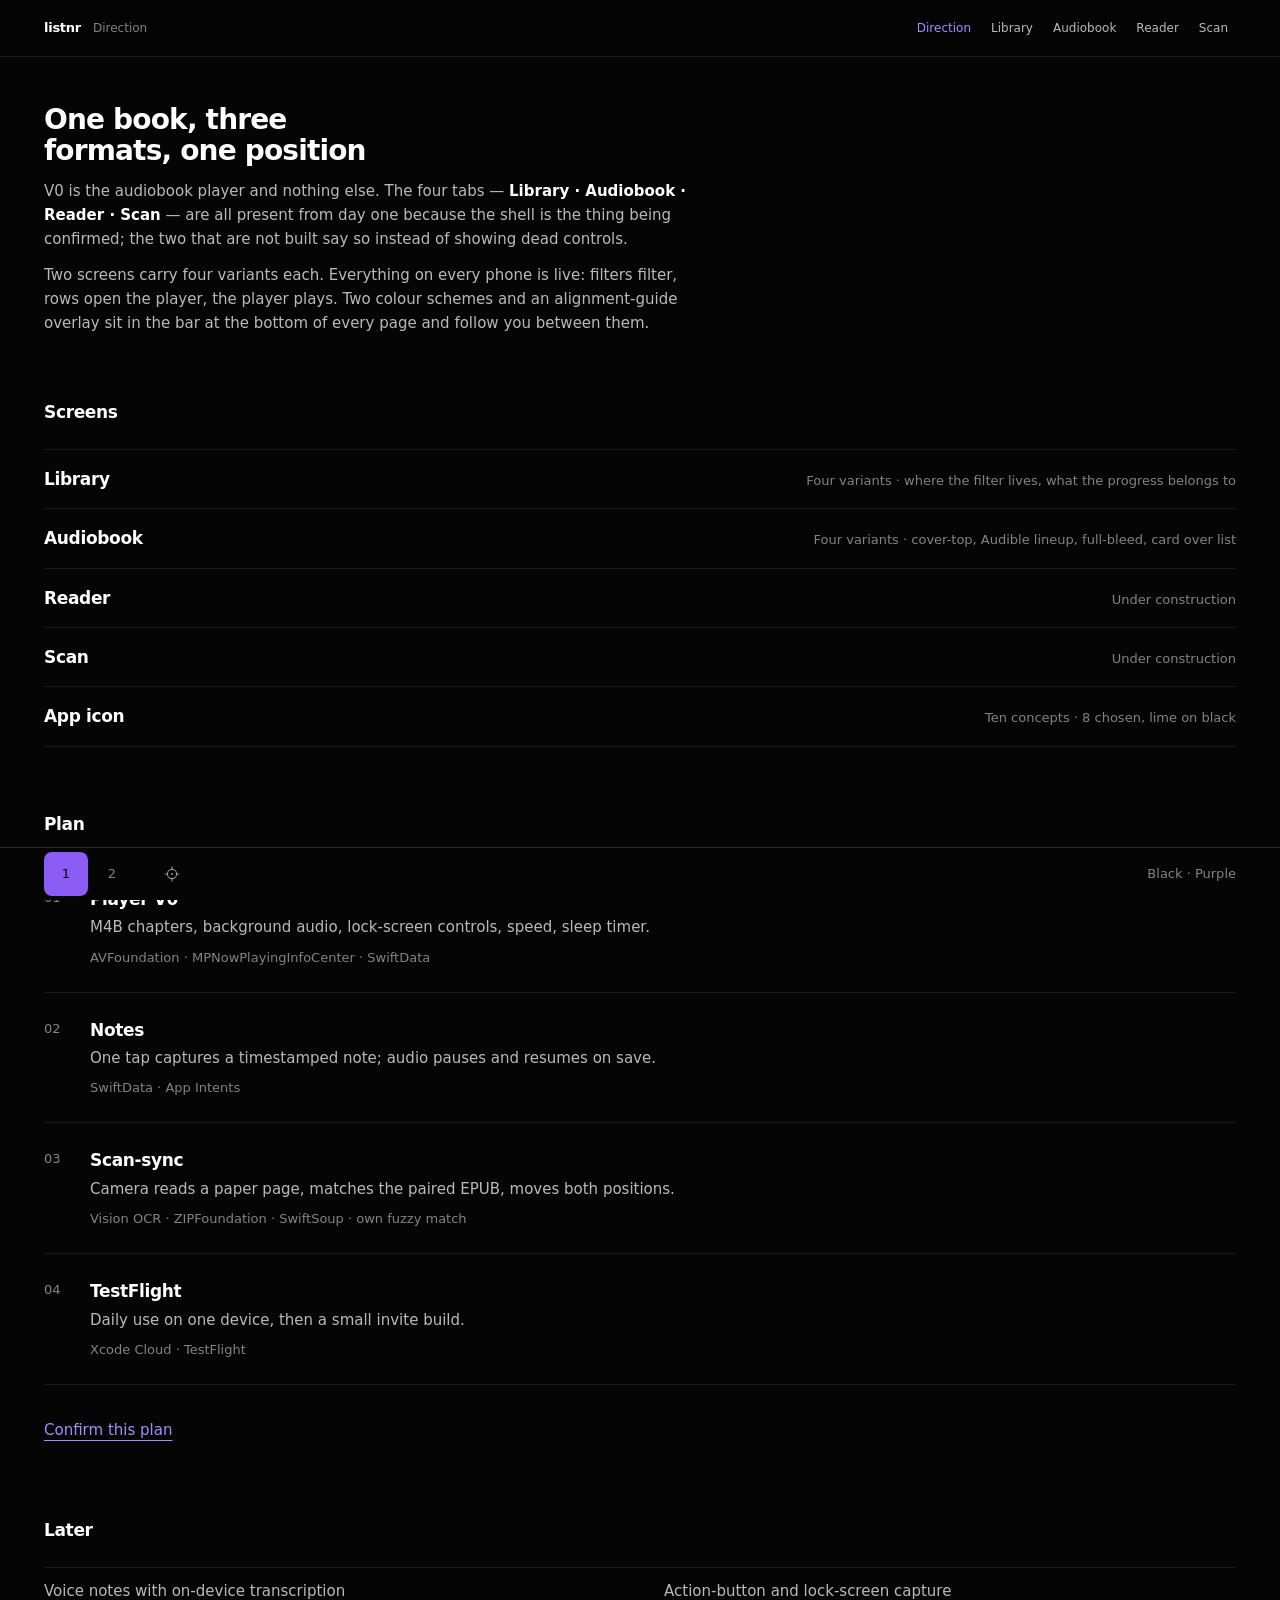
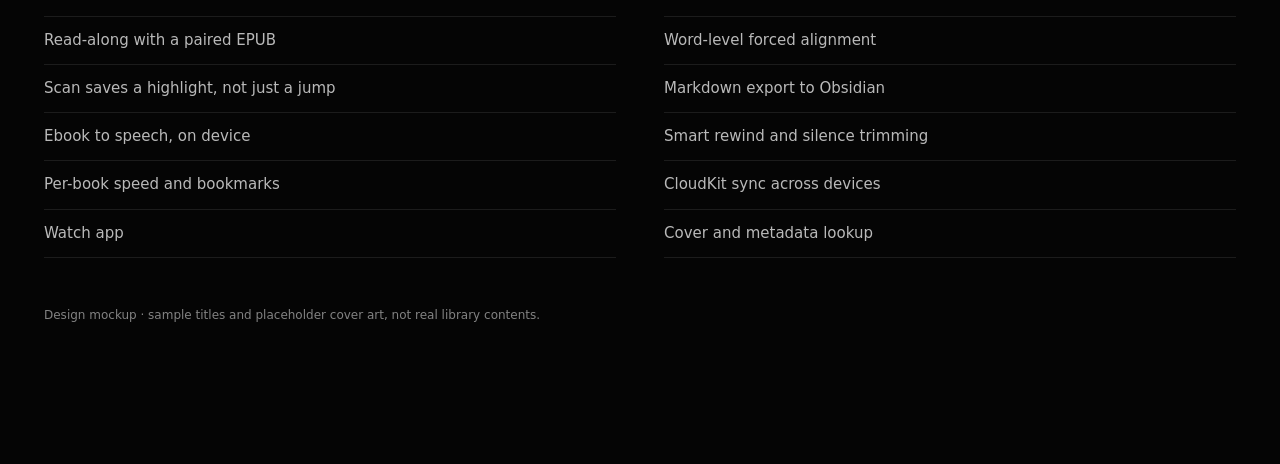
==== commit 944cb0f2: "Add Listnr open-book app icon and design assets - Integrate the app icon into Xcode assets - Add ico" ====
--- a/mockups/index.html
+++ b/mockups/index.html
@@ -4,8 +4,8 @@
 <meta charset="utf-8">
 <meta name="viewport" content="width=device-width, initial-scale=1, viewport-fit=cover">
 <meta name="theme-color" content="#050505">
+<link rel="icon" href="favicon.svg">
 <title>Listnr — Direction</title>
-<link rel="icon" href="data:,">
 <link rel="stylesheet" href="kit.css">
 </head>
 <body>
@@ -14,17 +14,14 @@
 <div class="pg-intro">
   <h1>One book, three formats, one position</h1>
   <p>
-    V0 is the audiobook player and note capture, and nothing else. The four tabs —
+    V0 is the audiobook player and nothing else. The four tabs —
     <strong>Library · Audiobook · Reader · Scan</strong> — are all present from day one because the
     shell is the thing being confirmed; the two that are not built say so instead of showing dead
     controls.
   </p>
   <p>
-    <strong>Library B is locked:</strong> the filter is a value beside the title and progress is a
-    band inside each cover's bottom edge. <strong>Player A is locked:</strong> artwork on the rails,
-    title, author and chapter as one text group, then scrubber, transport and two quiet utilities —
-    speed and the note key low, the sleep timer up top.
-    Everything on every phone is live. Two colour schemes and an alignment-guide overlay sit in the
+    Two screens carry four variants each. Everything on every phone is live: filters filter, rows
+    open the player, the player plays. Two colour schemes and an alignment-guide overlay sit in the
     bar at the bottom of every page and follow you between them.
   </p>
 </div>
@@ -32,10 +29,11 @@
 <div class="pg-sect">
   <h2 class="pg-h">Screens</h2>
   <nav class="linklist">
-    <a href="library.html"><b>Library</b><span>Locked · filter in the header, progress inside the cover edge</span></a>
-    <a href="audiobook.html"><b>Audiobook</b><span>Locked · artwork on top, controls low, chapters from the chapter line</span></a>
+    <a href="library.html"><b>Library</b><span>Four variants · where the filter lives, what the progress belongs to</span></a>
+    <a href="audiobook.html"><b>Audiobook</b><span>Four variants · cover-top, Audible lineup, full-bleed, card over list</span></a>
     <a href="reader.html"><b>Reader</b><span>Under construction</span></a>
     <a href="scan.html"><b>Scan</b><span>Under construction</span></a>
+    <a href="icon.html"><b>App icon</b><span>Ten concepts · 8 chosen, lime on black</span></a>
   </nav>
 </div>
 
@@ -45,12 +43,11 @@
     <li><span class="n">01</span><div>
       <h3>Player V0</h3>
       <p>M4B chapters, background audio, lock-screen controls, speed, sleep timer.</p>
-      <p>Import via Files is V0 too: M4B and MP3 for the audiobook, EPUB for the ebook.</p>
       <p class="k">AVFoundation · MPNowPlayingInfoCenter · SwiftData</p>
     </div></li>
     <li><span class="n">02</span><div>
       <h3>Notes</h3>
-      <p>Part of V0: the pencil on the player captures a timestamped note, and the audio pauses while you write and resumes when you are done.</p>
+      <p>One tap captures a timestamped note; audio pauses and resumes on save.</p>
       <p class="k">SwiftData · App Intents</p>
     </div></li>
     <li><span class="n">03</span><div>
